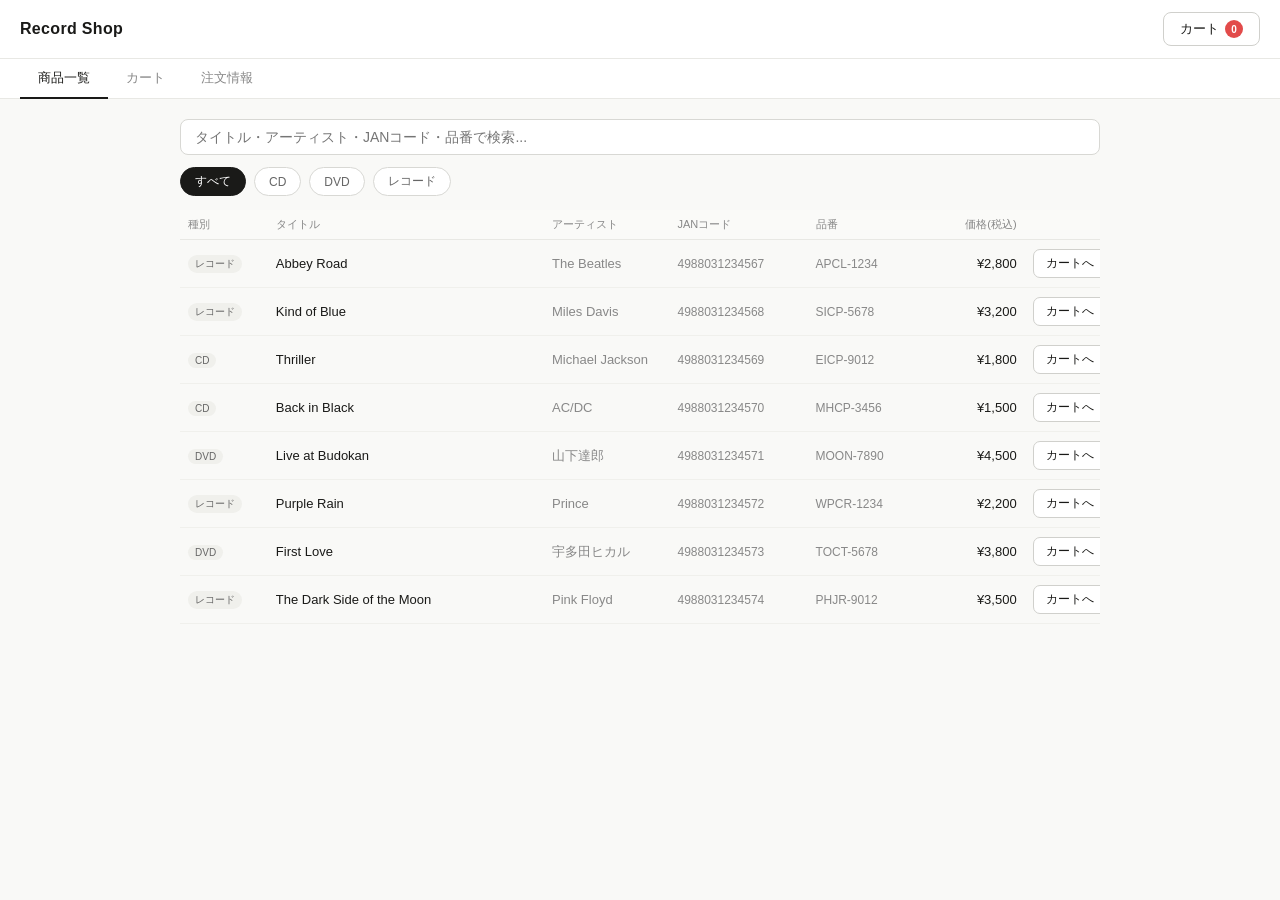
==== index.html @ 3bfc692d "Add files via upload" ====
<!DOCTYPE html>
<html lang="ja">
<head>
<meta charset="UTF-8">
<meta name="viewport" content="width=device-width, initial-scale=1.0">
<title>Record Shop</title>
<style>
*{box-sizing:border-box;margin:0;padding:0}
body{font-family:-apple-system,BlinkMacSystemFont,'Hiragino Sans','Hiragino Kaku Gothic ProN','Noto Sans JP',sans-serif;background:#f9f9f7;color:#1a1a18;font-size:14px}
a{color:inherit;text-decoration:none}

/* Header */
.header{background:#fff;border-bottom:1px solid #e8e8e4;padding:12px 20px;display:flex;align-items:center;justify-content:space-between;position:sticky;top:0;z-index:100}
.logo{font-size:16px;font-weight:600;letter-spacing:.02em}
.cart-btn{background:transparent;border:1px solid #d0d0cc;border-radius:8px;padding:7px 16px;font-size:13px;cursor:pointer;color:#1a1a18;display:flex;align-items:center;gap:6px}
.cart-btn:hover{background:#f3f3f0}
.cart-badge{background:#e24b4a;color:#fff;border-radius:50%;width:18px;height:18px;font-size:10px;display:inline-flex;align-items:center;justify-content:center;font-weight:600}

/* Tabs */
.tabs{background:#fff;border-bottom:1px solid #e8e8e4;display:flex;padding:0 20px}
.tab{padding:10px 18px;font-size:13px;cursor:pointer;color:#888;border-bottom:2px solid transparent;margin-bottom:-1px;transition:color .15s}
.tab.active{color:#1a1a18;border-bottom-color:#1a1a18;font-weight:500}
.tab:hover{color:#444}

/* Page */
.page{display:none;padding:20px;max-width:960px;margin:0 auto}
.page.active{display:block}

/* Search & Filter */
.search-bar{width:100%;padding:9px 14px;border:1px solid #d8d8d4;border-radius:8px;font-size:14px;color:#1a1a18;background:#fff;margin-bottom:12px;outline:none}
.search-bar:focus{border-color:#888}
.filter-row{display:flex;gap:8px;margin-bottom:14px;flex-wrap:wrap}
.filter-btn{padding:5px 14px;border:1px solid #d8d8d4;border-radius:20px;font-size:12px;cursor:pointer;background:#fff;color:#666;transition:all .15s}
.filter-btn.active{background:#1a1a18;color:#fff;border-color:#1a1a18}

/* PC Table */
.table-wrap{overflow-x:auto}
.product-table{width:100%;border-collapse:collapse;font-size:13px;table-layout:fixed;min-width:733px}
.product-table th{text-align:left;padding:7px 8px;font-weight:500;color:#888;border-bottom:1px solid #e8e8e4;font-size:11px;white-space:nowrap;background:#fafaf8}
.product-table td{padding:9px 8px;border-bottom:1px solid #f0f0ec;color:#1a1a18;vertical-align:middle;overflow:hidden;text-overflow:ellipsis;white-space:nowrap}
.product-table tbody tr:hover td{background:#f5f5f2}
.col-cat{width:70px}
.col-title{width:220px}
.col-artist{width:100px}
.col-jan{width:110px}
.col-num{width:85px}
.col-price{width:88px}
.col-btn{width:60px}

/* SP 2-row table */
.sp-table{width:100%;border-collapse:collapse;font-size:13px}
.sp-table .r1 td{padding:9px 6px 3px;border-top:1px solid #f0f0ec;vertical-align:bottom}
.sp-table .r2 td{padding:2px 6px 9px;vertical-align:top}
.sp-table .r1:first-child td{border-top:none}
.sp-table .t1{font-weight:500;color:#1a1a18;max-width:180px;overflow:hidden;text-overflow:ellipsis;white-space:nowrap}
.sp-table .t2{color:#888;font-size:11px}
.sp-table .price-cell{text-align:right;vertical-align:middle;padding:9px 0 9px 8px;font-weight:500;white-space:nowrap}
.sp-table .meta{color:#aaa;font-size:11px}

/* Cat badge */
.cat-badge{font-size:10px;padding:2px 7px;border-radius:10px;background:#f0f0ec;color:#666;white-space:nowrap;display:inline-block}

/* Buttons */
.add-btn{padding:5px 12px;border:1px solid #d0d0cc;border-radius:7px;font-size:12px;cursor:pointer;background:#fff;color:#1a1a18;white-space:nowrap;transition:background .15s}
.add-btn:hover{background:#f3f3f0}
.add-btn-sm{padding:4px 10px;border:1px solid #d0d0cc;border-radius:7px;font-size:11px;cursor:pointer;background:#fff;color:#1a1a18;margin-top:4px;display:block}

/* Cart */
.cart-list{display:flex;flex-direction:column;gap:8px;margin-bottom:16px}
.cart-item{background:#fff;border:1px solid #e8e8e4;border-radius:12px;padding:12px;display:flex;align-items:center;gap:10px}
.cart-info{flex:1;min-width:0}
.cart-name{font-size:13px;font-weight:500;margin-bottom:2px}
.cart-sub{font-size:11px;color:#888;margin-bottom:3px}
.cart-price-line{font-size:12px;color:#888}
.qty-ctrl{display:flex;align-items:center;gap:8px}
.qty-btn{width:24px;height:24px;border:1px solid #d0d0cc;border-radius:6px;background:#fff;cursor:pointer;font-size:15px;color:#1a1a18;display:flex;align-items:center;justify-content:center;line-height:1}
.qty-btn:hover{background:#f3f3f0}
.qty-num{font-size:13px;min-width:20px;text-align:center}
.remove-btn{background:transparent;border:none;color:#ccc;font-size:18px;cursor:pointer;padding:0 4px;line-height:1}
.remove-btn:hover{color:#888}

/* Total */
.total-box{background:#f5f5f2;border-radius:12px;padding:14px;margin-bottom:16px}
.total-row{display:flex;justify-content:space-between;font-size:13px;color:#888;margin-bottom:5px}
.total-main{display:flex;justify-content:space-between;font-size:15px;font-weight:600;color:#1a1a18;padding-top:10px;border-top:1px solid #e0e0dc;margin-top:4px}
.proceed-btn{width:100%;padding:12px;background:#1a1a18;color:#fff;border:none;border-radius:9px;font-size:14px;font-weight:500;cursor:pointer;transition:opacity .15s}
.proceed-btn:hover{opacity:.85}

/* Order form */
.form-section{background:#fff;border:1px solid #e8e8e4;border-radius:12px;padding:16px;margin-bottom:14px}
.section-title{font-size:14px;font-weight:600;color:#1a1a18;margin-bottom:14px;padding-bottom:8px;border-bottom:1px solid #f0f0ec}
.form-group{margin-bottom:12px}
.form-label{font-size:11px;color:#888;margin-bottom:4px;display:block;font-weight:500;letter-spacing:.03em}
.form-input{width:100%;padding:9px 12px;border:1px solid #d8d8d4;border-radius:8px;font-size:13px;color:#1a1a18;background:#fff;outline:none;font-family:inherit}
.form-input:focus{border-color:#888}
.form-row{display:grid;grid-template-columns:1fr 1fr;gap:10px}
.bank-box{background:#f5f5f2;border-radius:10px;padding:14px}
.bank-row{display:flex;justify-content:space-between;padding:5px 0;font-size:13px;color:#888;border-bottom:1px solid #ebebeb}
.bank-row:last-of-type{border-bottom:none}
.bank-val{color:#1a1a18;font-weight:500}
.bank-note{margin-top:10px;font-size:11px;color:#aaa}
.submit-btn{width:100%;padding:14px;background:#1a1a18;color:#fff;border:none;border-radius:9px;font-size:14px;font-weight:500;cursor:pointer;margin-top:4px;transition:opacity .15s}
.submit-btn:hover{opacity:.85}

/* Order summary */
.order-summary-box{background:#f5f5f2;border-radius:12px;padding:14px;margin-bottom:6px}
.order-summary-title{font-weight:600;font-size:13px;color:#1a1a18;margin-bottom:8px}
.order-item-row{display:flex;justify-content:space-between;font-size:12px;color:#888;padding:3px 0}
.order-total-row{display:flex;justify-content:space-between;font-weight:600;font-size:13px;color:#1a1a18;padding-top:8px;margin-top:4px;border-top:1px solid #e0e0dc}

/* Empty state */
.empty{text-align:center;padding:40px 20px;color:#aaa;font-size:13px}

/* Responsive */
@media(max-width:640px){
  .pc-only{display:none}
  .sp-only{display:block}
  .page{padding:14px}
  .product-table{min-width:unset}
  .form-row{grid-template-columns:1fr}
}
@media(min-width:641px){
  .sp-only{display:none}
  .pc-only{display:block}
}
</style>
</head>
<body>

<div class="header">
  <span class="logo">Record Shop</span>
  <button class="cart-btn" onclick="switchTab('cart')">
    カート <span class="cart-badge" id="badge">0</span>
  </button>
</div>

<div class="tabs">
  <div class="tab active" onclick="switchTab('shop')" id="tab-shop">商品一覧</div>
  <div class="tab" onclick="switchTab('cart')" id="tab-cart">カート</div>
  <div class="tab" onclick="switchTab('order')" id="tab-order">注文情報</div>
</div>

<!-- 商品一覧 -->
<div class="page active" id="page-shop">
  <input class="search-bar" type="text" placeholder="タイトル・アーティスト・JANコード・品番で検索..." oninput="doSearch(this.value)">
  <div class="filter-row">
    <button class="filter-btn active" onclick="setFilter('すべて',this)">すべて</button>
    <button class="filter-btn" onclick="setFilter('CD',this)">CD</button>
    <button class="filter-btn" onclick="setFilter('DVD',this)">DVD</button>
    <button class="filter-btn" onclick="setFilter('レコード',this)">レコード</button>
  </div>

  <!-- PC表示 -->
  <div class="table-wrap pc-only">
    <table class="product-table">
      <thead>
        <tr>
          <th class="col-cat">種別</th>
          <th class="col-title">タイトル</th>
          <th class="col-artist">アーティスト</th>
          <th class="col-jan">JANコード</th>
          <th class="col-num">品番</th>
          <th class="col-price" style="text-align:right">価格(税込)</th>
          <th class="col-btn"></th>
        </tr>
      </thead>
      <tbody id="pc-body"></tbody>
    </table>
  </div>

  <!-- スマホ表示 -->
  <div class="sp-only">
    <table class="sp-table">
      <tbody id="sp-body"></tbody>
    </table>
  </div>
</div>

<!-- カート -->
<div class="page" id="page-cart">
  <div id="cart-content"></div>
</div>

<!-- 注文情報 -->
<div class="page" id="page-order">
  <div class="form-section">
    <div class="section-title">注文内容</div>
    <div class="order-summary-box" id="order-summary"></div>
  </div>
  <div class="form-section">
    <div class="section-title">お客様情報</div>
    <div class="form-row">
      <div class="form-group"><label class="form-label">姓</label><input class="form-input" placeholder="山田" id="f-sei"></div>
      <div class="form-group"><label class="form-label">名</label><input class="form-input" placeholder="太郎" id="f-mei"></div>
    </div>
    <div class="form-group"><label class="form-label">メールアドレス</label><input class="form-input" type="email" placeholder="taro@example.com" id="f-email"></div>
    <div class="form-group"><label class="form-label">電話番号</label><input class="form-input" placeholder="090-0000-0000" id="f-tel"></div>
    <div class="form-group"><label class="form-label">郵便番号</label><input class="form-input" placeholder="000-0000" id="f-zip"></div>
    <div class="form-group"><label class="form-label">住所</label><input class="form-input" placeholder="東京都渋谷区..." id="f-addr"></div>
  </div>
  <div class="form-section">
    <div class="section-title">お振込先</div>
    <div class="bank-box">
      <div class="bank-row"><span>銀行名</span><span class="bank-val">○○銀行 △△支店</span></div>
      <div class="bank-row"><span>口座種別</span><span class="bank-val">普通</span></div>
      <div class="bank-row"><span>口座番号</span><span class="bank-val">1234567</span></div>
      <div class="bank-row"><span>名義</span><span class="bank-val">ヤマダ タロウ</span></div>
      <div class="bank-note">注文確認後7日以内にお振込みください</div>
    </div>
  </div>
  <button class="submit-btn" onclick="submitOrder()">注文を確定する</button>
</div>

<script>
// ============================================================
// 商品データ（ここを編集して商品を追加・変更してください）
// ============================================================
const products = [
  {id:1, title:"Abbey Road",               artist:"The Beatles",     price:2800, cat:"レコード", jan:"4988031234567", num:"APCL-1234"},
  {id:2, title:"Kind of Blue",             artist:"Miles Davis",     price:3200, cat:"レコード", jan:"4988031234568", num:"SICP-5678"},
  {id:3, title:"Thriller",                 artist:"Michael Jackson", price:1800, cat:"CD",      jan:"4988031234569", num:"EICP-9012"},
  {id:4, title:"Back in Black",            artist:"AC/DC",           price:1500, cat:"CD",      jan:"4988031234570", num:"MHCP-3456"},
  {id:5, title:"Live at Budokan",          artist:"山下達郎",          price:4500, cat:"DVD",     jan:"4988031234571", num:"MOON-7890"},
  {id:6, title:"Purple Rain",              artist:"Prince",          price:2200, cat:"レコード", jan:"4988031234572", num:"WPCR-1234"},
  {id:7, title:"First Love",              artist:"宇多田ヒカル",        price:3800, cat:"DVD",     jan:"4988031234573", num:"TOCT-5678"},
  {id:8, title:"The Dark Side of the Moon",artist:"Pink Floyd",      price:3500, cat:"レコード", jan:"4988031234574", num:"PHJR-9012"},
];

// 送料（円）
const POSTAGE = 500;

// ============================================================
let cart = [];
let curFilter = 'すべて';
let curSearch = '';

function filtered() {
  return products.filter(p => {
    const mc = curFilter === 'すべて' || p.cat === curFilter;
    const s = curSearch.toLowerCase();
    const ms = s === '' || p.title.toLowerCase().includes(s) || p.artist.toLowerCase().includes(s) || p.jan.includes(s) || p.num.toLowerCase().includes(s);
    return mc && ms;
  });
}

function setFilter(f, btn) {
  curFilter = f;
  document.querySelectorAll('.filter-btn').forEach(b => b.classList.remove('active'));
  btn.classList.add('active');
  render();
}

function doSearch(v) { curSearch = v; render(); }

function render() {
  const list = filtered();
  const empty = '<tr><td colspan="7" style="text-align:center;padding:32px;color:#aaa">該当商品なし</td></tr>';

  // PC
  const pcBody = document.getElementById('pc-body');
  if (!list.length) { pcBody.innerHTML = empty; }
  else {
    pcBody.innerHTML = list.map(p => `
      <tr>
        <td><span class="cat-badge">${p.cat}</span></td>
        <td style="font-weight:500">${p.title}</td>
        <td style="color:#888">${p.artist}</td>
        <td style="color:#888;font-size:12px">${p.jan}</td>
        <td style="color:#888;font-size:12px">${p.num}</td>
        <td style="text-align:right">¥${p.price.toLocaleString()}</td>
        <td style="text-align:right"><button class="add-btn" onclick="addCart(${p.id})">カートへ</button></td>
      </tr>`).join('');
  }

  // SP 2行テーブル
  const spBody = document.getElementById('sp-body');
  if (!list.length) { spBody.innerHTML = '<tr><td style="text-align:center;padding:32px;color:#aaa">該当商品なし</td></tr>'; }
  else {
    spBody.innerHTML = list.map(p => `
      <tr class="r1">
        <td class="t1">${p.title}</td>
        <td class="t2" style="text-align:right"><span class="cat-badge">${p.cat}</span></td>
        <td class="price-cell" rowspan="2">
          ¥${p.price.toLocaleString()}
          <button class="add-btn-sm" onclick="addCart(${p.id})">カートへ</button>
        </td>
      </tr>
      <tr class="r2">
        <td class="meta" colspan="2">${p.artist}　${p.num}　${p.jan}</td>
      </tr>`).join('');
  }
}

function addCart(id) {
  const p = products.find(x => x.id === id);
  const e = cart.find(x => x.id === id);
  if (e) e.qty++; else cart.push({...p, qty: 1});
  updateBadge();
}

function updateBadge() {
  document.getElementById('badge').textContent = cart.reduce((a, b) => a + b.qty, 0);
}

function renderCart() {
  const el = document.getElementById('cart-content');
  if (!cart.length) { el.innerHTML = '<div class="empty">カートに商品がありません</div>'; return; }
  const total = cart.reduce((a, b) => a + b.price * b.qty, 0);
  el.innerHTML = `
    <div class="cart-list">${cart.map(item => `
      <div class="cart-item">
        <div class="cart-info">
          <div class="cart-name">${item.title}</div>
          <div class="cart-sub">${item.artist} / <span class="cat-badge">${item.cat}</span> / ${item.num}</div>
          <div class="cart-price-line">¥${item.price.toLocaleString()} × ${item.qty} = ¥${(item.price * item.qty).toLocaleString()}</div>
        </div>
        <div class="qty-ctrl">
          <button class="qty-btn" onclick="changeQty(${item.id},-1)">−</button>
          <span class="qty-num">${item.qty}</span>
          <button class="qty-btn" onclick="changeQty(${item.id},1)">+</button>
        </div>
        <button class="remove-btn" onclick="removeCart(${item.id})">✕</button>
      </div>`).join('')}
    </div>
    <div class="total-box">
      <div class="total-row"><span>小計</span><span>¥${total.toLocaleString()}</span></div>
      <div class="total-row"><span>送料</span><span>¥${POSTAGE.toLocaleString()}</span></div>
      <div class="total-main"><span>合計</span><span>¥${(total + POSTAGE).toLocaleString()}</span></div>
    </div>
    <button class="proceed-btn" onclick="switchTab('order')">注文情報の入力へ →</button>`;
}

function changeQty(id, delta) {
  const item = cart.find(x => x.id === id);
  if (!item) return;
  item.qty += delta;
  if (item.qty <= 0) cart = cart.filter(x => x.id !== id);
  updateBadge();
  renderCart();
}

function removeCart(id) {
  cart = cart.filter(x => x.id !== id);
  updateBadge();
  renderCart();
}

function renderOrderSummary() {
  const el = document.getElementById('order-summary');
  if (!cart.length) { el.innerHTML = '<div style="color:#aaa;font-size:13px">カートが空です</div>'; return; }
  const total = cart.reduce((a, b) => a + b.price * b.qty, 0);
  el.innerHTML = `
    <div class="order-summary-title">注文商品</div>
    ${cart.map(item => `<div class="order-item-row"><span>${item.title} × ${item.qty}</span><span>¥${(item.price * item.qty).toLocaleString()}</span></div>`).join('')}
    <div class="order-total-row"><span>合計（送料込）</span><span>¥${(total + POSTAGE).toLocaleString()}</span></div>`;
}

function switchTab(name) {
  document.querySelectorAll('.tab').forEach(t => t.classList.remove('active'));
  document.querySelectorAll('.page').forEach(p => p.classList.remove('active'));
  document.getElementById('tab-' + name).classList.add('active');
  document.getElementById('page-' + name).classList.add('active');
  if (name === 'cart') renderCart();
  if (name === 'order') renderOrderSummary();
}

function submitOrder() {
  const sei = document.getElementById('f-sei').value;
  const mei = document.getElementById('f-mei').value;
  const email = document.getElementById('f-email').value;
  if (!sei || !mei || !email) { alert('姓・名・メールアドレスは必須です'); return; }
  if (!cart.length) { alert('カートに商品がありません'); return; }
  alert('注文を受け付けました！\n確認メールをお送りします。\n7日以内にお振込みをお願いします。');
}

render();
</script>
</body>
</html>
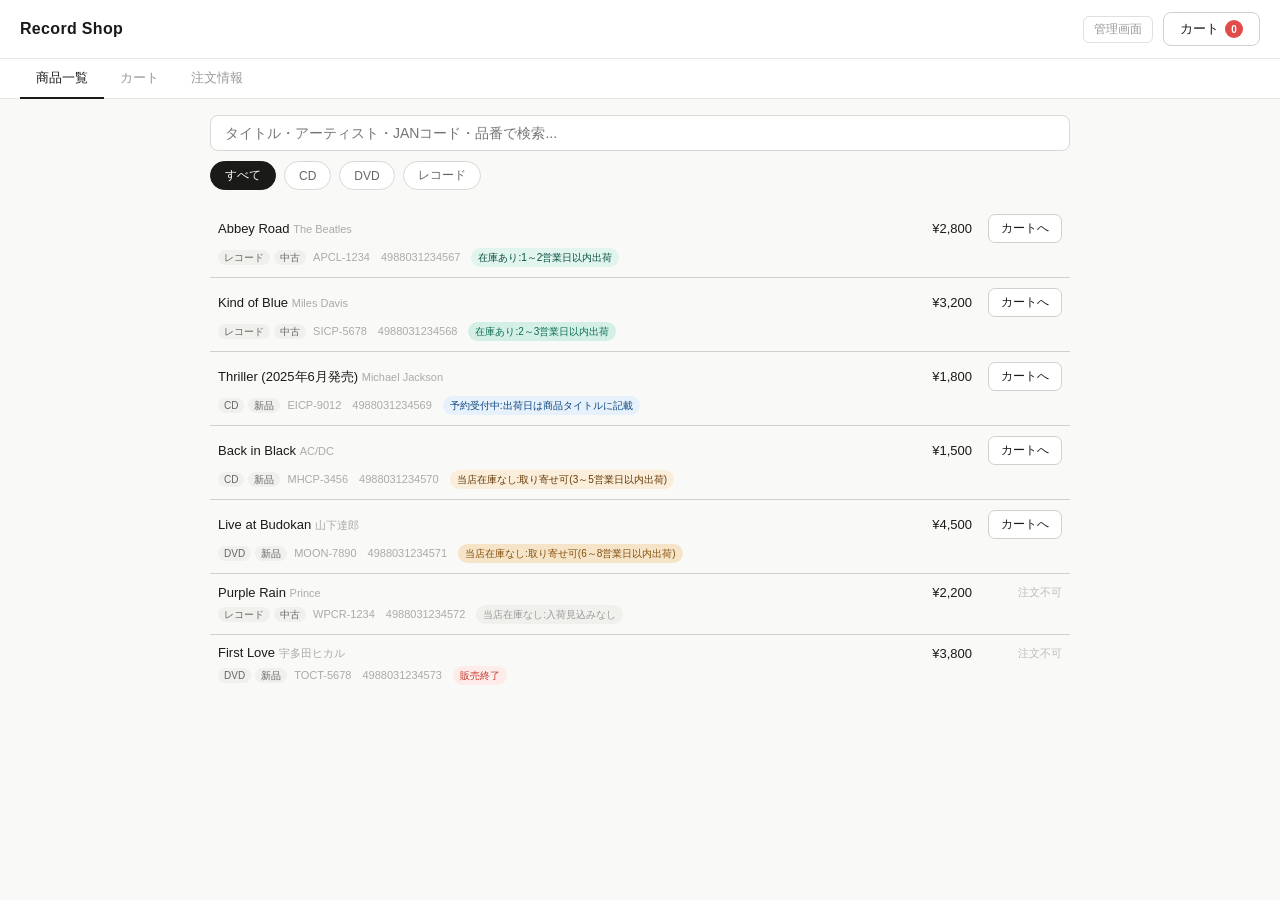
==== commit a0c53c67: "Add files via upload" ====
--- a/index.html
+++ b/index.html
@@ -7,327 +7,464 @@
 <style>
 *{box-sizing:border-box;margin:0;padding:0}
 body{font-family:-apple-system,BlinkMacSystemFont,'Hiragino Sans','Hiragino Kaku Gothic ProN','Noto Sans JP',sans-serif;background:#f9f9f7;color:#1a1a18;font-size:14px}
-a{color:inherit;text-decoration:none}
-
-/* Header */
-.header{background:#fff;border-bottom:1px solid #e8e8e4;padding:12px 20px;display:flex;align-items:center;justify-content:space-between;position:sticky;top:0;z-index:100}
-.logo{font-size:16px;font-weight:600;letter-spacing:.02em}
-.cart-btn{background:transparent;border:1px solid #d0d0cc;border-radius:8px;padding:7px 16px;font-size:13px;cursor:pointer;color:#1a1a18;display:flex;align-items:center;gap:6px}
+
+/* ========== 共通 ========== */
+.btn{padding:6px 14px;border:1px solid #d0d0cc;border-radius:8px;font-size:12px;cursor:pointer;background:#fff;color:#1a1a18}
+.btn:hover{background:#f3f3f0}
+.btn.primary{background:#1a1a18;color:#fff;border-color:#1a1a18}
+.btn.primary:hover{opacity:.85}
+.status-badge{font-size:10px;padding:2px 7px;border-radius:10px;white-space:nowrap;display:inline-block;line-height:1.5}
+.cat-badge{font-size:10px;padding:2px 6px;border-radius:10px;background:#f0f0ec;color:#666;margin-right:4px}
+.cond-badge{font-size:10px;padding:2px 6px;border-radius:10px;background:#f0f0ec;color:#666;margin-right:4px}
+.s-in1{background:#e1f5ee;color:#085041}
+.s-in2{background:#d4f0e6;color:#0f6e56}
+.s-rsv{background:#e6f1fb;color:#0c447c}
+.s-ord1{background:#faeeda;color:#633806}
+.s-ord2{background:#f5e4c8;color:#854f0b}
+.s-noin{background:#f0f0ec;color:#999}
+.s-end{background:#fdecea;color:#c0392b}
+.s-hid{background:#f0f0ec;color:#999;font-style:italic}
+
+/* ========== ヘッダー ========== */
+.site-header{background:#fff;border-bottom:1px solid #e8e8e4;padding:12px 20px;display:flex;align-items:center;justify-content:space-between;position:sticky;top:0;z-index:200}
+.site-logo{font-size:16px;font-weight:600;letter-spacing:.02em;cursor:pointer}
+.header-right{display:flex;align-items:center;gap:10px}
+.admin-link{font-size:12px;color:#999;cursor:pointer;padding:4px 10px;border:1px solid #e0e0dc;border-radius:6px}
+.admin-link:hover{background:#f3f3f0;color:#555}
+.cart-btn{background:#fff;border:1px solid #d0d0cc;border-radius:8px;padding:7px 16px;font-size:13px;cursor:pointer;color:#1a1a18;display:flex;align-items:center;gap:6px}
 .cart-btn:hover{background:#f3f3f0}
 .cart-badge{background:#e24b4a;color:#fff;border-radius:50%;width:18px;height:18px;font-size:10px;display:inline-flex;align-items:center;justify-content:center;font-weight:600}
 
-/* Tabs */
-.tabs{background:#fff;border-bottom:1px solid #e8e8e4;display:flex;padding:0 20px}
-.tab{padding:10px 18px;font-size:13px;cursor:pointer;color:#888;border-bottom:2px solid transparent;margin-bottom:-1px;transition:color .15s}
-.tab.active{color:#1a1a18;border-bottom-color:#1a1a18;font-weight:500}
-.tab:hover{color:#444}
-
-/* Page */
-.page{display:none;padding:20px;max-width:960px;margin:0 auto}
+/* ========== ページ切替 ========== */
+.page{display:none}
 .page.active{display:block}
 
-/* Search & Filter */
-.search-bar{width:100%;padding:9px 14px;border:1px solid #d8d8d4;border-radius:8px;font-size:14px;color:#1a1a18;background:#fff;margin-bottom:12px;outline:none}
+/* ========== 注文サイト ========== */
+.shop-tabs{background:#fff;border-bottom:1px solid #e8e8e4;display:flex;padding:0 20px}
+.shop-tab{padding:10px 16px;font-size:13px;cursor:pointer;color:#999;border-bottom:2px solid transparent;margin-bottom:-1px;transition:color .15s}
+.shop-tab.active{color:#1a1a18;border-bottom-color:#1a1a18;font-weight:500}
+.shop-tab-content{display:none;padding:16px 20px;max-width:900px;margin:0 auto}
+.shop-tab-content.active{display:block}
+
+.search-bar{width:100%;padding:9px 14px;border:1px solid #d8d8d4;border-radius:8px;font-size:14px;color:#1a1a18;background:#fff;margin-bottom:10px;outline:none}
 .search-bar:focus{border-color:#888}
 .filter-row{display:flex;gap:8px;margin-bottom:14px;flex-wrap:wrap}
-.filter-btn{padding:5px 14px;border:1px solid #d8d8d4;border-radius:20px;font-size:12px;cursor:pointer;background:#fff;color:#666;transition:all .15s}
+.filter-btn{padding:5px 14px;border:1px solid #d8d8d4;border-radius:20px;font-size:12px;cursor:pointer;background:#fff;color:#666}
 .filter-btn.active{background:#1a1a18;color:#fff;border-color:#1a1a18}
 
-/* PC Table */
-.table-wrap{overflow-x:auto}
-.product-table{width:100%;border-collapse:collapse;font-size:13px;table-layout:fixed;min-width:733px}
-.product-table th{text-align:left;padding:7px 8px;font-weight:500;color:#888;border-bottom:1px solid #e8e8e4;font-size:11px;white-space:nowrap;background:#fafaf8}
-.product-table td{padding:9px 8px;border-bottom:1px solid #f0f0ec;color:#1a1a18;vertical-align:middle;overflow:hidden;text-overflow:ellipsis;white-space:nowrap}
-.product-table tbody tr:hover td{background:#f5f5f2}
-.col-cat{width:70px}
-.col-title{width:220px}
-.col-artist{width:100px}
-.col-jan{width:110px}
-.col-num{width:85px}
-.col-price{width:88px}
-.col-btn{width:60px}
-
-/* SP 2-row table */
-.sp-table{width:100%;border-collapse:collapse;font-size:13px}
-.sp-table .r1 td{padding:9px 6px 3px;border-top:1px solid #f0f0ec;vertical-align:bottom}
-.sp-table .r2 td{padding:2px 6px 9px;vertical-align:top}
-.sp-table .r1:first-child td{border-top:none}
-.sp-table .t1{font-weight:500;color:#1a1a18;max-width:180px;overflow:hidden;text-overflow:ellipsis;white-space:nowrap}
-.sp-table .t2{color:#888;font-size:11px}
-.sp-table .price-cell{text-align:right;vertical-align:middle;padding:9px 0 9px 8px;font-weight:500;white-space:nowrap}
-.sp-table .meta{color:#aaa;font-size:11px}
-
-/* Cat badge */
-.cat-badge{font-size:10px;padding:2px 7px;border-radius:10px;background:#f0f0ec;color:#666;white-space:nowrap;display:inline-block}
-
-/* Buttons */
-.add-btn{padding:5px 12px;border:1px solid #d0d0cc;border-radius:7px;font-size:12px;cursor:pointer;background:#fff;color:#1a1a18;white-space:nowrap;transition:background .15s}
+/* 2行テーブル（注文サイト） */
+.shop-tbl{width:100%;border-collapse:collapse;font-size:13px}
+.shop-tbl .r1 td{padding:10px 8px 3px;border-top:1px solid #d0d0cc;vertical-align:middle}
+.shop-tbl .r2 td{padding:2px 8px 10px;vertical-align:top}
+.shop-tbl .r1:first-child td{border-top:none}
+.shop-tbl tr:hover td{background:#f8f8f6}
+.shop-tbl .t1{font-weight:500;color:#1a1a18}
+.shop-tbl .meta{font-size:11px;color:#aaa}
+.price-col{text-align:right;white-space:nowrap;font-weight:500;width:96px;vertical-align:middle;padding:10px 8px 3px}
+.btn-col{text-align:right;white-space:nowrap;width:80px;vertical-align:middle;padding:10px 8px 3px}
+.add-btn{padding:5px 12px;border:1px solid #d0d0cc;border-radius:7px;font-size:12px;cursor:pointer;background:#fff;color:#1a1a18}
 .add-btn:hover{background:#f3f3f0}
-.add-btn-sm{padding:4px 10px;border:1px solid #d0d0cc;border-radius:7px;font-size:11px;cursor:pointer;background:#fff;color:#1a1a18;margin-top:4px;display:block}
-
-/* Cart */
+.no-order-label{font-size:11px;color:#bbb}
+
+/* カート */
 .cart-list{display:flex;flex-direction:column;gap:8px;margin-bottom:16px}
 .cart-item{background:#fff;border:1px solid #e8e8e4;border-radius:12px;padding:12px;display:flex;align-items:center;gap:10px}
 .cart-info{flex:1;min-width:0}
 .cart-name{font-size:13px;font-weight:500;margin-bottom:2px}
-.cart-sub{font-size:11px;color:#888;margin-bottom:3px}
-.cart-price-line{font-size:12px;color:#888}
+.cart-sub{font-size:11px;color:#999;margin-bottom:3px}
+.cart-price-line{font-size:12px;color:#999}
 .qty-ctrl{display:flex;align-items:center;gap:8px}
-.qty-btn{width:24px;height:24px;border:1px solid #d0d0cc;border-radius:6px;background:#fff;cursor:pointer;font-size:15px;color:#1a1a18;display:flex;align-items:center;justify-content:center;line-height:1}
+.qty-btn{width:26px;height:26px;border:1px solid #d0d0cc;border-radius:6px;background:#fff;cursor:pointer;font-size:16px;color:#1a1a18;display:flex;align-items:center;justify-content:center}
 .qty-btn:hover{background:#f3f3f0}
 .qty-num{font-size:13px;min-width:20px;text-align:center}
 .remove-btn{background:transparent;border:none;color:#ccc;font-size:18px;cursor:pointer;padding:0 4px;line-height:1}
-.remove-btn:hover{color:#888}
-
-/* Total */
-.total-box{background:#f5f5f2;border-radius:12px;padding:14px;margin-bottom:16px}
-.total-row{display:flex;justify-content:space-between;font-size:13px;color:#888;margin-bottom:5px}
+.remove-btn:hover{color:#999}
+.total-box{background:#f5f5f2;border-radius:12px;padding:14px;margin-bottom:14px}
+.total-row{display:flex;justify-content:space-between;font-size:13px;color:#999;margin-bottom:5px}
 .total-main{display:flex;justify-content:space-between;font-size:15px;font-weight:600;color:#1a1a18;padding-top:10px;border-top:1px solid #e0e0dc;margin-top:4px}
-.proceed-btn{width:100%;padding:12px;background:#1a1a18;color:#fff;border:none;border-radius:9px;font-size:14px;font-weight:500;cursor:pointer;transition:opacity .15s}
+.proceed-btn{width:100%;padding:12px;background:#1a1a18;color:#fff;border:none;border-radius:9px;font-size:14px;font-weight:500;cursor:pointer}
 .proceed-btn:hover{opacity:.85}
-
-/* Order form */
+.empty-cart{text-align:center;padding:40px;color:#bbb;font-size:13px}
+
+/* 注文フォーム */
 .form-section{background:#fff;border:1px solid #e8e8e4;border-radius:12px;padding:16px;margin-bottom:14px}
 .section-title{font-size:14px;font-weight:600;color:#1a1a18;margin-bottom:14px;padding-bottom:8px;border-bottom:1px solid #f0f0ec}
 .form-group{margin-bottom:12px}
-.form-label{font-size:11px;color:#888;margin-bottom:4px;display:block;font-weight:500;letter-spacing:.03em}
+.form-label{font-size:11px;color:#999;margin-bottom:4px;display:block;font-weight:500;letter-spacing:.03em}
 .form-input{width:100%;padding:9px 12px;border:1px solid #d8d8d4;border-radius:8px;font-size:13px;color:#1a1a18;background:#fff;outline:none;font-family:inherit}
 .form-input:focus{border-color:#888}
 .form-row{display:grid;grid-template-columns:1fr 1fr;gap:10px}
 .bank-box{background:#f5f5f2;border-radius:10px;padding:14px}
-.bank-row{display:flex;justify-content:space-between;padding:5px 0;font-size:13px;color:#888;border-bottom:1px solid #ebebeb}
+.bank-row{display:flex;justify-content:space-between;padding:5px 0;font-size:13px;color:#999;border-bottom:1px solid #ebebeb}
 .bank-row:last-of-type{border-bottom:none}
 .bank-val{color:#1a1a18;font-weight:500}
-.bank-note{margin-top:10px;font-size:11px;color:#aaa}
-.submit-btn{width:100%;padding:14px;background:#1a1a18;color:#fff;border:none;border-radius:9px;font-size:14px;font-weight:500;cursor:pointer;margin-top:4px;transition:opacity .15s}
+.bank-note{margin-top:10px;font-size:11px;color:#bbb}
+.submit-btn{width:100%;padding:14px;background:#1a1a18;color:#fff;border:none;border-radius:9px;font-size:14px;font-weight:500;cursor:pointer;margin-top:4px}
 .submit-btn:hover{opacity:.85}
-
-/* Order summary */
 .order-summary-box{background:#f5f5f2;border-radius:12px;padding:14px;margin-bottom:6px}
 .order-summary-title{font-weight:600;font-size:13px;color:#1a1a18;margin-bottom:8px}
-.order-item-row{display:flex;justify-content:space-between;font-size:12px;color:#888;padding:3px 0}
+.order-item-row{display:flex;justify-content:space-between;font-size:12px;color:#999;padding:3px 0}
 .order-total-row{display:flex;justify-content:space-between;font-weight:600;font-size:13px;color:#1a1a18;padding-top:8px;margin-top:4px;border-top:1px solid #e0e0dc}
 
-/* Empty state */
-.empty{text-align:center;padding:40px 20px;color:#aaa;font-size:13px}
-
-/* Responsive */
-@media(max-width:640px){
-  .pc-only{display:none}
-  .sp-only{display:block}
-  .page{padding:14px}
-  .product-table{min-width:unset}
+/* ========== 管理画面 ========== */
+.admin-header{padding:12px 20px;border-bottom:1px solid #e8e8e4;background:#fff;display:flex;align-items:center;justify-content:space-between;flex-wrap:wrap;gap:8px}
+.admin-title{font-size:15px;font-weight:600;color:#1a1a18}
+.admin-btns{display:flex;gap:8px;flex-wrap:wrap}
+.admin-toolbar{padding:10px 20px;display:flex;gap:8px;flex-wrap:wrap;align-items:center;border-bottom:1px solid #e8e8e4;background:#fafaf8}
+.admin-search{padding:7px 12px;border:1px solid #d8d8d4;border-radius:8px;font-size:12px;color:#1a1a18;background:#fff;width:200px;outline:none}
+.admin-search:focus{border-color:#888}
+.admin-select{padding:7px 10px;border:1px solid #d8d8d4;border-radius:8px;font-size:12px;color:#1a1a18;background:#fff;max-width:190px}
+.count-label{font-size:12px;color:#999;margin-left:auto}
+
+/* 2行テーブル（管理画面） */
+.admin-tbl{width:100%;border-collapse:collapse;font-size:13px}
+.admin-tbl .r1 td{padding:10px 20px 3px;border-top:1px solid #d0d0cc;vertical-align:middle}
+.admin-tbl .r2 td{padding:2px 20px 10px;vertical-align:top}
+.admin-tbl .r1:first-child td{border-top:none}
+.admin-tbl tr:hover td{background:#f8f8f6}
+.admin-tbl .hidden-row td{opacity:.4}
+.title-cell{font-weight:500;color:#1a1a18;min-width:0}
+.meta-cell{font-size:11px;color:#aaa}
+.admin-price-col{text-align:right;white-space:nowrap;font-weight:500;width:96px;vertical-align:middle;padding:10px 20px 3px}
+.admin-action-col{text-align:right;white-space:nowrap;width:96px;vertical-align:middle;padding:10px 20px 3px}
+.act-btn{padding:4px 10px;border:1px solid #d8d8d4;border-radius:6px;font-size:11px;cursor:pointer;background:#fff;color:#1a1a18;margin-left:4px}
+.act-btn:hover{background:#f3f3f0}
+.act-btn.del{color:#c0392b;border-color:#f5c0bb}
+.act-btn.del:hover{background:#fdf0ee}
+
+/* ページネーション */
+.pagination{padding:12px 20px;display:flex;align-items:center;gap:6px;border-top:1px solid #e8e8e4;flex-wrap:wrap;background:#fafaf8}
+.page-btn{padding:5px 12px;border:1px solid #d8d8d4;border-radius:7px;font-size:12px;cursor:pointer;background:#fff;color:#1a1a18}
+.page-btn:hover{background:#f3f3f0}
+.page-btn.active{background:#1a1a18;color:#fff;border-color:#1a1a18}
+.page-info{font-size:12px;color:#999;margin-left:auto}
+
+/* ========== モーダル ========== */
+.modal-overlay{display:none;position:fixed;inset:0;background:rgba(0,0,0,.45);z-index:300;align-items:flex-start;justify-content:center;padding:40px 16px;overflow-y:auto}
+.modal-overlay.open{display:flex}
+.modal{background:#fff;border-radius:14px;border:1px solid #e8e8e4;width:100%;max-width:560px;overflow:hidden}
+.modal-header{padding:14px 18px;border-bottom:1px solid #e8e8e4;display:flex;align-items:center;justify-content:space-between}
+.modal-title{font-size:14px;font-weight:600;color:#1a1a18}
+.modal-close{background:transparent;border:none;font-size:20px;cursor:pointer;color:#ccc;line-height:1}
+.modal-close:hover{color:#999}
+.modal-body{padding:18px;display:grid;grid-template-columns:1fr 1fr;gap:12px}
+.modal-body .full{grid-column:1/-1}
+.modal-label{font-size:11px;color:#999;margin-bottom:4px;display:block;font-weight:500}
+.modal-input,.modal-select{width:100%;padding:8px 10px;border:1px solid #d8d8d4;border-radius:8px;font-size:13px;color:#1a1a18;background:#fff;font-family:inherit;outline:none}
+.modal-input:focus,.modal-select:focus{border-color:#888}
+.modal-footer{padding:12px 18px;border-top:1px solid #e8e8e4;display:flex;justify-content:flex-end;gap:8px}
+
+/* CSV */
+.csv-note{font-size:12px;color:#888;margin-bottom:10px;line-height:1.7}
+.csv-format{background:#f5f5f2;border-radius:8px;padding:10px;font-size:10px;font-family:monospace;color:#888;margin-bottom:14px;word-break:break-all}
+.file-drop{border:1px dashed #d0d0cc;border-radius:10px;padding:22px;text-align:center;cursor:pointer;margin-bottom:12px}
+.file-drop:hover{background:#f5f5f2}
+.import-opt{display:flex;flex-direction:column;gap:8px;margin-bottom:8px}
+.import-opt label{display:flex;align-items:center;gap:6px;font-size:12px;color:#888;cursor:pointer}
+
+/* ========== レスポンシブ ========== */
+@media(max-width:600px){
   .form-row{grid-template-columns:1fr}
-}
-@media(min-width:641px){
-  .sp-only{display:none}
-  .pc-only{display:block}
+  .admin-toolbar{gap:6px}
+  .admin-search{width:100%}
 }
 </style>
 </head>
 <body>
 
-<div class="header">
-  <span class="logo">Record Shop</span>
-  <button class="cart-btn" onclick="switchTab('cart')">
-    カート <span class="cart-badge" id="badge">0</span>
-  </button>
+<!-- ===== ヘッダー ===== -->
+<div class="site-header">
+  <span class="site-logo" onclick="showPage('shop')">Record Shop</span>
+  <div class="header-right">
+    <span class="admin-link" onclick="showPage('admin')">管理画面</span>
+    <button class="cart-btn" onclick="showShopTab('cart')">
+      カート <span class="cart-badge" id="cart-badge">0</span>
+    </button>
+  </div>
 </div>
 
-<div class="tabs">
-  <div class="tab active" onclick="switchTab('shop')" id="tab-shop">商品一覧</div>
-  <div class="tab" onclick="switchTab('cart')" id="tab-cart">カート</div>
-  <div class="tab" onclick="switchTab('order')" id="tab-order">注文情報</div>
+<!-- ===== 注文サイト ===== -->
+<div class="page active" id="page-shop">
+  <div class="shop-tabs">
+    <div class="shop-tab active" onclick="showShopTab('list')" id="shop-tab-list">商品一覧</div>
+    <div class="shop-tab" onclick="showShopTab('cart')" id="shop-tab-cart">カート</div>
+    <div class="shop-tab" onclick="showShopTab('order')" id="shop-tab-order">注文情報</div>
+  </div>
+
+  <!-- 商品一覧 -->
+  <div class="shop-tab-content active" id="shop-content-list">
+    <input class="search-bar" type="text" placeholder="タイトル・アーティスト・JANコード・品番で検索..." oninput="doShopSearch(this.value)">
+    <div class="filter-row">
+      <button class="filter-btn active" onclick="setShopFilter('すべて',this)">すべて</button>
+      <button class="filter-btn" onclick="setShopFilter('CD',this)">CD</button>
+      <button class="filter-btn" onclick="setShopFilter('DVD',this)">DVD</button>
+      <button class="filter-btn" onclick="setShopFilter('レコード',this)">レコード</button>
+    </div>
+    <table class="shop-tbl"><tbody id="shop-tbl-body"></tbody></table>
+  </div>
+
+  <!-- カート -->
+  <div class="shop-tab-content" id="shop-content-cart">
+    <div id="cart-content"></div>
+  </div>
+
+  <!-- 注文情報 -->
+  <div class="shop-tab-content" id="shop-content-order">
+    <div class="form-section">
+      <div class="section-title">注文内容</div>
+      <div class="order-summary-box" id="order-summary"></div>
+    </div>
+    <div class="form-section">
+      <div class="section-title">お客様情報</div>
+      <div class="form-row">
+        <div class="form-group"><label class="form-label">姓</label><input class="form-input" placeholder="山田" id="f-sei"></div>
+        <div class="form-group"><label class="form-label">名</label><input class="form-input" placeholder="太郎" id="f-mei"></div>
+      </div>
+      <div class="form-group"><label class="form-label">メールアドレス</label><input class="form-input" type="email" placeholder="taro@example.com" id="f-email"></div>
+      <div class="form-group"><label class="form-label">電話番号</label><input class="form-input" placeholder="090-0000-0000" id="f-tel"></div>
+      <div class="form-group"><label class="form-label">郵便番号</label><input class="form-input" placeholder="000-0000" id="f-zip"></div>
+      <div class="form-group"><label class="form-label">住所</label><input class="form-input" placeholder="東京都渋谷区..." id="f-addr"></div>
+    </div>
+    <div class="form-section">
+      <div class="section-title">お振込先</div>
+      <div class="bank-box">
+        <!-- ↓↓ 振込先情報をここに入力してください ↓↓ -->
+        <div class="bank-row"><span>銀行名</span><span class="bank-val">○○銀行 △△支店</span></div>
+        <div class="bank-row"><span>口座種別</span><span class="bank-val">普通</span></div>
+        <div class="bank-row"><span>口座番号</span><span class="bank-val">1234567</span></div>
+        <div class="bank-row"><span>名義</span><span class="bank-val">ヤマダ タロウ</span></div>
+        <!-- ↑↑ ここまで ↑↑ -->
+        <div class="bank-note">注文確認後7日以内にお振込みください</div>
+      </div>
+    </div>
+    <button class="submit-btn" onclick="submitOrder()">注文を確定する</button>
+  </div>
 </div>
 
-<!-- 商品一覧 -->
-<div class="page active" id="page-shop">
-  <input class="search-bar" type="text" placeholder="タイトル・アーティスト・JANコード・品番で検索..." oninput="doSearch(this.value)">
-  <div class="filter-row">
-    <button class="filter-btn active" onclick="setFilter('すべて',this)">すべて</button>
-    <button class="filter-btn" onclick="setFilter('CD',this)">CD</button>
-    <button class="filter-btn" onclick="setFilter('DVD',this)">DVD</button>
-    <button class="filter-btn" onclick="setFilter('レコード',this)">レコード</button>
-  </div>
-
-  <!-- PC表示 -->
-  <div class="table-wrap pc-only">
-    <table class="product-table">
-      <thead>
-        <tr>
-          <th class="col-cat">種別</th>
-          <th class="col-title">タイトル</th>
-          <th class="col-artist">アーティスト</th>
-          <th class="col-jan">JANコード</th>
-          <th class="col-num">品番</th>
-          <th class="col-price" style="text-align:right">価格(税込)</th>
-          <th class="col-btn"></th>
-        </tr>
-      </thead>
-      <tbody id="pc-body"></tbody>
-    </table>
-  </div>
-
-  <!-- スマホ表示 -->
-  <div class="sp-only">
-    <table class="sp-table">
-      <tbody id="sp-body"></tbody>
-    </table>
-  </div>
+<!-- ===== 管理画面 ===== -->
+<div class="page" id="page-admin">
+  <div class="admin-header">
+    <span class="admin-title">商品管理</span>
+    <div class="admin-btns">
+      <button class="btn" onclick="openCsvModal()">CSVインポート</button>
+      <button class="btn" onclick="exportCsv()">CSVエクスポート</button>
+      <button class="btn primary" onclick="openEditModal(null)">+ 商品を追加</button>
+    </div>
+  </div>
+  <div class="admin-toolbar">
+    <input class="admin-search" type="text" placeholder="タイトル・アーティスト・JAN検索" oninput="doAdminSearch(this.value)">
+    <select class="admin-select" onchange="doAdminFilterCat(this.value)">
+      <option value="">すべての種別</option>
+      <option>CD</option><option>DVD</option><option>レコード</option>
+    </select>
+    <select class="admin-select" onchange="doAdminFilterStatus(this.value)" style="font-size:11px">
+      <option value="">すべてのステータス</option>
+      <option>在庫あり:1～2営業日以内出荷</option>
+      <option>在庫あり:2～3営業日以内出荷</option>
+      <option>予約受付中:出荷日は商品タイトルに記載</option>
+      <option>当店在庫なし:取り寄せ可(3～5営業日以内出荷)</option>
+      <option>当店在庫なし:取り寄せ可(6～8営業日以内出荷)</option>
+      <option>当店在庫なし:入荷見込みなし</option>
+      <option>販売終了</option>
+      <option>非公開</option>
+    </select>
+    <span class="count-label" id="admin-count"></span>
+  </div>
+  <div style="overflow-x:auto">
+    <table class="admin-tbl"><tbody id="admin-tbl-body"></tbody></table>
+  </div>
+  <div class="pagination" id="pagination"></div>
 </div>
 
-<!-- カート -->
-<div class="page" id="page-cart">
-  <div id="cart-content"></div>
+<!-- ===== 商品編集モーダル ===== -->
+<div class="modal-overlay" id="edit-modal">
+  <div class="modal">
+    <div class="modal-header">
+      <span class="modal-title" id="edit-modal-title">商品を追加</span>
+      <button class="modal-close" onclick="closeEditModal()">✕</button>
+    </div>
+    <div class="modal-body">
+      <div class="full"><label class="modal-label">ステータス</label>
+        <select class="modal-select" id="f-status">
+          <option>在庫あり:1～2営業日以内出荷</option>
+          <option>在庫あり:2～3営業日以内出荷</option>
+          <option>予約受付中:出荷日は商品タイトルに記載</option>
+          <option>当店在庫なし:取り寄せ可(3～5営業日以内出荷)</option>
+          <option>当店在庫なし:取り寄せ可(6～8営業日以内出荷)</option>
+          <option>当店在庫なし:入荷見込みなし</option>
+          <option>販売終了</option>
+          <option>非公開</option>
+        </select>
+      </div>
+      <div><label class="modal-label">種別</label>
+        <select class="modal-select" id="f-cat"><option>CD</option><option>DVD</option><option>レコード</option></select>
+      </div>
+      <div><label class="modal-label">コンディション</label>
+        <select class="modal-select" id="f-cond"><option>新品</option><option>中古</option></select>
+      </div>
+      <div class="full"><label class="modal-label">タイトル</label><input class="modal-input" id="f-title" placeholder="タイトルを入力"></div>
+      <div class="full"><label class="modal-label">アーティスト</label><input class="modal-input" id="f-artist" placeholder="アーティスト名"></div>
+      <div><label class="modal-label">JANコード</label><input class="modal-input" id="f-jan" placeholder="4988031234567"></div>
+      <div><label class="modal-label">品番</label><input class="modal-input" id="f-num" placeholder="XXXX-0000"></div>
+      <div><label class="modal-label">発売日</label><input class="modal-input" type="date" id="f-date"></div>
+      <div><label class="modal-label">在庫数</label><input class="modal-input" type="number" id="f-stock" placeholder="0" min="0"></div>
+      <div class="full"><label class="modal-label">価格(税込)</label><input class="modal-input" type="number" id="f-price" placeholder="0" min="0"></div>
+    </div>
+    <div class="modal-footer">
+      <button class="btn" onclick="closeEditModal()">キャンセル</button>
+      <button class="btn primary" onclick="saveProduct()">保存</button>
+    </div>
+  </div>
 </div>
 
-<!-- 注文情報 -->
-<div class="page" id="page-order">
-  <div class="form-section">
-    <div class="section-title">注文内容</div>
-    <div class="order-summary-box" id="order-summary"></div>
-  </div>
-  <div class="form-section">
-    <div class="section-title">お客様情報</div>
-    <div class="form-row">
-      <div class="form-group"><label class="form-label">姓</label><input class="form-input" placeholder="山田" id="f-sei"></div>
-      <div class="form-group"><label class="form-label">名</label><input class="form-input" placeholder="太郎" id="f-mei"></div>
-    </div>
-    <div class="form-group"><label class="form-label">メールアドレス</label><input class="form-input" type="email" placeholder="taro@example.com" id="f-email"></div>
-    <div class="form-group"><label class="form-label">電話番号</label><input class="form-input" placeholder="090-0000-0000" id="f-tel"></div>
-    <div class="form-group"><label class="form-label">郵便番号</label><input class="form-input" placeholder="000-0000" id="f-zip"></div>
-    <div class="form-group"><label class="form-label">住所</label><input class="form-input" placeholder="東京都渋谷区..." id="f-addr"></div>
-  </div>
-  <div class="form-section">
-    <div class="section-title">お振込先</div>
-    <div class="bank-box">
-      <div class="bank-row"><span>銀行名</span><span class="bank-val">○○銀行 △△支店</span></div>
-      <div class="bank-row"><span>口座種別</span><span class="bank-val">普通</span></div>
-      <div class="bank-row"><span>口座番号</span><span class="bank-val">1234567</span></div>
-      <div class="bank-row"><span>名義</span><span class="bank-val">ヤマダ タロウ</span></div>
-      <div class="bank-note">注文確認後7日以内にお振込みください</div>
-    </div>
-  </div>
-  <button class="submit-btn" onclick="submitOrder()">注文を確定する</button>
+<!-- ===== CSVモーダル ===== -->
+<div class="modal-overlay" id="csv-modal">
+  <div class="modal">
+    <div class="modal-header">
+      <span class="modal-title">CSVインポート</span>
+      <button class="modal-close" onclick="closeCsvModal()">✕</button>
+    </div>
+    <div style="padding:18px">
+      <div class="csv-note">
+        Googleスプレッドシートで「ファイル → ダウンロード → CSV(.csv)」で書き出したファイルを読み込めます。<br>
+        1行目はヘッダー行として扱われます。
+      </div>
+      <div class="csv-format">ステータス,種別,タイトル,アーティスト,JANコード,品番,コンディション,発売日,在庫数,価格</div>
+      <div class="file-drop" onclick="document.getElementById('csv-file').click()">
+        <div style="font-size:13px;color:#888">クリックしてCSVファイルを選択</div>
+        <div style="font-size:11px;color:#bbb;margin-top:4px">または .csv ファイルをここにドロップ</div>
+        <input type="file" id="csv-file" accept=".csv" style="display:none" onchange="readCsv(this)">
+      </div>
+      <div class="import-opt">
+        <label><input type="radio" name="import-mode" value="merge" checked> 既存データに追加・上書き（JANコードで照合）</label>
+        <label><input type="radio" name="import-mode" value="replace"> 全データを置き換える</label>
+      </div>
+      <div id="csv-preview" style="font-size:12px;color:#888;margin-top:8px"></div>
+    </div>
+    <div class="modal-footer">
+      <button class="btn" onclick="closeCsvModal()">キャンセル</button>
+      <button class="btn primary" id="import-btn" onclick="doImport()" style="display:none">インポート実行</button>
+    </div>
+  </div>
 </div>
 
 <script>
 // ============================================================
-// 商品データ（ここを編集して商品を追加・変更してください）
-// ============================================================
-const products = [
-  {id:1, title:"Abbey Road",               artist:"The Beatles",     price:2800, cat:"レコード", jan:"4988031234567", num:"APCL-1234"},
-  {id:2, title:"Kind of Blue",             artist:"Miles Davis",     price:3200, cat:"レコード", jan:"4988031234568", num:"SICP-5678"},
-  {id:3, title:"Thriller",                 artist:"Michael Jackson", price:1800, cat:"CD",      jan:"4988031234569", num:"EICP-9012"},
-  {id:4, title:"Back in Black",            artist:"AC/DC",           price:1500, cat:"CD",      jan:"4988031234570", num:"MHCP-3456"},
-  {id:5, title:"Live at Budokan",          artist:"山下達郎",          price:4500, cat:"DVD",     jan:"4988031234571", num:"MOON-7890"},
-  {id:6, title:"Purple Rain",              artist:"Prince",          price:2200, cat:"レコード", jan:"4988031234572", num:"WPCR-1234"},
-  {id:7, title:"First Love",              artist:"宇多田ヒカル",        price:3800, cat:"DVD",     jan:"4988031234573", num:"TOCT-5678"},
-  {id:8, title:"The Dark Side of the Moon",artist:"Pink Floyd",      price:3500, cat:"レコード", jan:"4988031234574", num:"PHJR-9012"},
+// 設定
+// ============================================================
+const STATUS_CLASS = {
+  '在庫あり:1～2営業日以内出荷':               's-in1',
+  '在庫あり:2～3営業日以内出荷':               's-in2',
+  '予約受付中:出荷日は商品タイトルに記載':       's-rsv',
+  '当店在庫なし:取り寄せ可(3～5営業日以内出荷)': 's-ord1',
+  '当店在庫なし:取り寄せ可(6～8営業日以内出荷)': 's-ord2',
+  '当店在庫なし:入荷見込みなし':               's-noin',
+  '販売終了': 's-end',
+  '非公開':   's-hid',
+};
+const NO_ORDER = ['当店在庫なし:入荷見込みなし', '販売終了']; // カート不可
+const HIDDEN   = ['非公開'];                                  // ショップ非表示
+const POSTAGE  = 500;                                         // 送料（円）
+
+// ============================================================
+// 商品データ（初期サンプル）
+// ============================================================
+let products = [
+  {id:1,status:'在庫あり:1～2営業日以内出荷',         cat:'レコード',title:'Abbey Road',                 artist:'The Beatles',    jan:'4988031234567',num:'APCL-1234',cond:'中古',date:'1969-09-26',stock:3,price:2800},
+  {id:2,status:'在庫あり:2～3営業日以内出荷',         cat:'レコード',title:'Kind of Blue',               artist:'Miles Davis',    jan:'4988031234568',num:'SICP-5678',cond:'中古',date:'1959-08-17',stock:1,price:3200},
+  {id:3,status:'予約受付中:出荷日は商品タイトルに記載',cat:'CD',     title:'Thriller (2025年6月発売)',    artist:'Michael Jackson',jan:'4988031234569',num:'EICP-9012',cond:'新品',date:'2025-06-01',stock:0,price:1800},
+  {id:4,status:'当店在庫なし:取り寄せ可(3～5営業日以内出荷)',cat:'CD',title:'Back in Black',             artist:'AC/DC',          jan:'4988031234570',num:'MHCP-3456',cond:'新品',date:'1980-07-25',stock:0,price:1500},
+  {id:5,status:'当店在庫なし:取り寄せ可(6～8営業日以内出荷)',cat:'DVD',title:'Live at Budokan',          artist:'山下達郎',         jan:'4988031234571',num:'MOON-7890',cond:'新品',date:'2024-12-01',stock:0,price:4500},
+  {id:6,status:'当店在庫なし:入荷見込みなし',         cat:'レコード',title:'Purple Rain',               artist:'Prince',         jan:'4988031234572',num:'WPCR-1234',cond:'中古',date:'1984-06-25',stock:2,price:2200},
+  {id:7,status:'販売終了',                           cat:'DVD',     title:'First Love',                artist:'宇多田ヒカル',     jan:'4988031234573',num:'TOCT-5678',cond:'新品',date:'1999-03-10',stock:5,price:3800},
+  {id:8,status:'非公開',                            cat:'レコード',title:'The Dark Side of the Moon', artist:'Pink Floyd',     jan:'4988031234574',num:'PHJR-9012',cond:'中古',date:'1973-03-01',stock:2,price:3500},
 ];
-
-// 送料（円）
-const POSTAGE = 500;
-
-// ============================================================
+let nextId = 9;
+
+// 状態
 let cart = [];
-let curFilter = 'すべて';
-let curSearch = '';
-
-function filtered() {
+let adminSearch = '', adminFilterCat = '', adminFilterStatus = '';
+let shopSearch  = '', shopFilterCat  = 'すべて';
+let curPage = 1;
+const PER_PAGE = 20;
+let editingId = null, csvRows = [];
+
+// ============================================================
+// ページ・タブ切替
+// ============================================================
+function showPage(name) {
+  document.querySelectorAll('.page').forEach(p => p.classList.remove('active'));
+  document.getElementById('page-' + name).classList.add('active');
+  if (name === 'admin') renderAdmin();
+}
+
+function showShopTab(name) {
+  showPage('shop');
+  document.querySelectorAll('.shop-tab').forEach(t => t.classList.remove('active'));
+  document.querySelectorAll('.shop-tab-content').forEach(c => c.classList.remove('active'));
+  document.getElementById('shop-tab-' + name).classList.add('active');
+  document.getElementById('shop-content-' + name).classList.add('active');
+  if (name === 'cart')  renderCart();
+  if (name === 'order') renderOrderSummary();
+}
+
+// ============================================================
+// 注文サイト：商品一覧
+// ============================================================
+function shopFiltered() {
   return products.filter(p => {
-    const mc = curFilter === 'すべて' || p.cat === curFilter;
-    const s = curSearch.toLowerCase();
+    if (HIDDEN.includes(p.status)) return false;
+    const s = shopSearch.toLowerCase();
     const ms = s === '' || p.title.toLowerCase().includes(s) || p.artist.toLowerCase().includes(s) || p.jan.includes(s) || p.num.toLowerCase().includes(s);
-    return mc && ms;
+    return ms && (shopFilterCat === 'すべて' || p.cat === shopFilterCat);
   });
 }
 
-function setFilter(f, btn) {
-  curFilter = f;
+function setShopFilter(f, btn) {
+  shopFilterCat = f;
   document.querySelectorAll('.filter-btn').forEach(b => b.classList.remove('active'));
   btn.classList.add('active');
-  render();
-}
-
-function doSearch(v) { curSearch = v; render(); }
-
-function render() {
-  const list = filtered();
-  const empty = '<tr><td colspan="7" style="text-align:center;padding:32px;color:#aaa">該当商品なし</td></tr>';
-
-  // PC
-  const pcBody = document.getElementById('pc-body');
-  if (!list.length) { pcBody.innerHTML = empty; }
-  else {
-    pcBody.innerHTML = list.map(p => `
-      <tr>
-        <td><span class="cat-badge">${p.cat}</span></td>
-        <td style="font-weight:500">${p.title}</td>
-        <td style="color:#888">${p.artist}</td>
-        <td style="color:#888;font-size:12px">${p.jan}</td>
-        <td style="color:#888;font-size:12px">${p.num}</td>
-        <td style="text-align:right">¥${p.price.toLocaleString()}</td>
-        <td style="text-align:right"><button class="add-btn" onclick="addCart(${p.id})">カートへ</button></td>
-      </tr>`).join('');
+  renderShop();
+}
+
+function doShopSearch(v) { shopSearch = v; renderShop(); }
+
+function renderShop() {
+  const list = shopFiltered();
+  const tbody = document.getElementById('shop-tbl-body');
+  if (!list.length) {
+    tbody.innerHTML = '<tr><td style="text-align:center;padding:36px;color:#bbb">該当商品なし</td></tr>';
+    return;
   }
-
-  // SP 2行テーブル
-  const spBody = document.getElementById('sp-body');
-  if (!list.length) { spBody.innerHTML = '<tr><td style="text-align:center;padding:32px;color:#aaa">該当商品なし</td></tr>'; }
-  else {
-    spBody.innerHTML = list.map(p => `
-      <tr class="r1">
-        <td class="t1">${p.title}</td>
-        <td class="t2" style="text-align:right"><span class="cat-badge">${p.cat}</span></td>
-        <td class="price-cell" rowspan="2">
-          ¥${p.price.toLocaleString()}
-          <button class="add-btn-sm" onclick="addCart(${p.id})">カートへ</button>
-        </td>
-      </tr>
-      <tr class="r2">
-        <td class="meta" colspan="2">${p.artist}　${p.num}　${p.jan}</td>
-      </tr>`).join('');
-  }
-}
-
+  tbody.innerHTML = list.map(p => `
+    <tr class="r1">
+      <td class="t1">${p.title} <span style="font-size:11px;color:#aaa;font-weight:400">${p.artist}</span></td>
+      <td class="price-col">¥${p.price.toLocaleString()}</td>
+      <td class="btn-col">${NO_ORDER.includes(p.status)
+        ? '<span class="no-order-label">注文不可</span>'
+        : `<button class="add-btn" onclick="addCart(${p.id})">カートへ</button>`}</td>
+    </tr>
+    <tr class="r2">
+      <td class="meta" colspan="3">
+        <span class="cat-badge">${p.cat}</span><span class="cond-badge">${p.cond}</span>
+        ${p.num}　${p.jan}　<span class="status-badge ${STATUS_CLASS[p.status] || ''}">${p.status}</span>
+      </td>
+    </tr>`).join('');
+}
+
+// ============================================================
+// 注文サイト：カート
+// ============================================================
 function addCart(id) {
   const p = products.find(x => x.id === id);
+  if (!p) return;
   const e = cart.find(x => x.id === id);
-  if (e) e.qty++; else cart.push({...p, qty: 1});
-  updateBadge();
-}
-
-function updateBadge() {
-  document.getElementById('badge').textContent = cart.reduce((a, b) => a + b.qty, 0);
-}
-
-function renderCart() {
-  const el = document.getElementById('cart-content');
-  if (!cart.length) { el.innerHTML = '<div class="empty">カートに商品がありません</div>'; return; }
-  const total = cart.reduce((a, b) => a + b.price * b.qty, 0);
-  el.innerHTML = `
-    <div class="cart-list">${cart.map(item => `
-      <div class="cart-item">
-        <div class="cart-info">
-          <div class="cart-name">${item.title}</div>
-          <div class="cart-sub">${item.artist} / <span class="cat-badge">${item.cat}</span> / ${item.num}</div>
-          <div class="cart-price-line">¥${item.price.toLocaleString()} × ${item.qty} = ¥${(item.price * item.qty).toLocaleString()}</div>
-        </div>
-        <div class="qty-ctrl">
-          <button class="qty-btn" onclick="changeQty(${item.id},-1)">−</button>
-          <span class="qty-num">${item.qty}</span>
-          <button class="qty-btn" onclick="changeQty(${item.id},1)">+</button>
-        </div>
-        <button class="remove-btn" onclick="removeCart(${item.id})">✕</button>
-      </div>`).join('')}
-    </div>
-    <div class="total-box">
-      <div class="total-row"><span>小計</span><span>¥${total.toLocaleString()}</span></div>
-      <div class="total-row"><span>送料</span><span>¥${POSTAGE.toLocaleString()}</span></div>
-      <div class="total-main"><span>合計</span><span>¥${(total + POSTAGE).toLocaleString()}</span></div>
-    </div>
-    <button class="proceed-btn" onclick="switchTab('order')">注文情報の入力へ →</button>`;
+  if (e) e.qty++; else cart.push({ ...p, qty: 1 });
+  updateCartBadge();
+}
+
+function updateCartBadge() {
+  document.getElementById('cart-badge').textContent = cart.reduce((a, b) => a + b.qty, 0);
 }
 
 function changeQty(id, delta) {
@@ -335,19 +472,48 @@
   if (!item) return;
   item.qty += delta;
   if (item.qty <= 0) cart = cart.filter(x => x.id !== id);
-  updateBadge();
+  updateCartBadge();
   renderCart();
 }
 
 function removeCart(id) {
   cart = cart.filter(x => x.id !== id);
-  updateBadge();
+  updateCartBadge();
   renderCart();
+}
+
+function renderCart() {
+  const el = document.getElementById('cart-content');
+  if (!cart.length) { el.innerHTML = '<div class="empty-cart">カートに商品がありません</div>'; return; }
+  const total = cart.reduce((a, b) => a + b.price * b.qty, 0);
+  el.innerHTML = `
+    <div class="cart-list">
+      ${cart.map(item => `
+        <div class="cart-item">
+          <div class="cart-info">
+            <div class="cart-name">${item.title}</div>
+            <div class="cart-sub">${item.artist} / <span class="cat-badge">${item.cat}</span> / ${item.num}</div>
+            <div class="cart-price-line">¥${item.price.toLocaleString()} × ${item.qty} = ¥${(item.price * item.qty).toLocaleString()}</div>
+          </div>
+          <div class="qty-ctrl">
+            <button class="qty-btn" onclick="changeQty(${item.id},-1)">−</button>
+            <span class="qty-num">${item.qty}</span>
+            <button class="qty-btn" onclick="changeQty(${item.id},1)">+</button>
+          </div>
+          <button class="remove-btn" onclick="removeCart(${item.id})">✕</button>
+        </div>`).join('')}
+    </div>
+    <div class="total-box">
+      <div class="total-row"><span>小計</span><span>¥${total.toLocaleString()}</span></div>
+      <div class="total-row"><span>送料</span><span>¥${POSTAGE.toLocaleString()}</span></div>
+      <div class="total-main"><span>合計</span><span>¥${(total + POSTAGE).toLocaleString()}</span></div>
+    </div>
+    <button class="proceed-btn" onclick="showShopTab('order')">注文情報の入力へ →</button>`;
 }
 
 function renderOrderSummary() {
   const el = document.getElementById('order-summary');
-  if (!cart.length) { el.innerHTML = '<div style="color:#aaa;font-size:13px">カートが空です</div>'; return; }
+  if (!cart.length) { el.innerHTML = '<div style="font-size:13px;color:#bbb">カートが空です</div>'; return; }
   const total = cart.reduce((a, b) => a + b.price * b.qty, 0);
   el.innerHTML = `
     <div class="order-summary-title">注文商品</div>
@@ -355,25 +521,191 @@
     <div class="order-total-row"><span>合計（送料込）</span><span>¥${(total + POSTAGE).toLocaleString()}</span></div>`;
 }
 
-function switchTab(name) {
-  document.querySelectorAll('.tab').forEach(t => t.classList.remove('active'));
-  document.querySelectorAll('.page').forEach(p => p.classList.remove('active'));
-  document.getElementById('tab-' + name).classList.add('active');
-  document.getElementById('page-' + name).classList.add('active');
-  if (name === 'cart') renderCart();
-  if (name === 'order') renderOrderSummary();
-}
-
 function submitOrder() {
-  const sei = document.getElementById('f-sei').value;
-  const mei = document.getElementById('f-mei').value;
-  const email = document.getElementById('f-email').value;
-  if (!sei || !mei || !email) { alert('姓・名・メールアドレスは必須です'); return; }
+  if (!document.getElementById('f-sei').value.trim() || !document.getElementById('f-mei').value.trim() || !document.getElementById('f-email').value.trim()) {
+    alert('姓・名・メールアドレスは必須です'); return;
+  }
   if (!cart.length) { alert('カートに商品がありません'); return; }
+  // TODO: ここにFormspreeの送信処理を追加する
   alert('注文を受け付けました！\n確認メールをお送りします。\n7日以内にお振込みをお願いします。');
 }
 
-render();
+// ============================================================
+// 管理画面
+// ============================================================
+function adminFiltered() {
+  return products.filter(p => {
+    const s = adminSearch.toLowerCase();
+    const ms = s === '' || p.title.toLowerCase().includes(s) || p.artist.toLowerCase().includes(s) || p.jan.includes(s) || p.num.toLowerCase().includes(s);
+    return ms && (adminFilterCat === '' || p.cat === adminFilterCat) && (adminFilterStatus === '' || p.status === adminFilterStatus);
+  });
+}
+
+function doAdminSearch(v)       { adminSearch = v;       curPage = 1; renderAdmin(); }
+function doAdminFilterCat(v)    { adminFilterCat = v;    curPage = 1; renderAdmin(); }
+function doAdminFilterStatus(v) { adminFilterStatus = v; curPage = 1; renderAdmin(); }
+
+function renderAdmin() {
+  const list  = adminFiltered();
+  const total = list.length;
+  const pages = Math.max(1, Math.ceil(total / PER_PAGE));
+  if (curPage > pages) curPage = 1;
+  const slice = list.slice((curPage - 1) * PER_PAGE, curPage * PER_PAGE);
+  document.getElementById('admin-count').textContent = total + '件';
+
+  const tbody = document.getElementById('admin-tbl-body');
+  if (!slice.length) {
+    tbody.innerHTML = '<tr><td style="text-align:center;padding:32px;color:#bbb">該当商品なし</td></tr>';
+    renderPagination(0, 1); return;
+  }
+  tbody.innerHTML = slice.map(p => {
+    const hidden = p.status === '非公開';
+    return `
+      <tr class="r1${hidden ? ' hidden-row' : ''}">
+        <td class="title-cell">
+          <span class="status-badge ${STATUS_CLASS[p.status] || 's-hid'}" style="margin-right:6px">${p.status}</span>
+          <span style="font-weight:500">${p.title}</span> <span style="font-size:11px;color:#aaa;font-weight:400">${p.artist}</span>
+        </td>
+        <td class="admin-price-col">¥${p.price.toLocaleString()}</td>
+        <td class="admin-action-col">
+          <button class="act-btn" onclick="openEditModal(${p.id})">編集</button>
+          <button class="act-btn del" onclick="deleteProduct(${p.id})">削除</button>
+        </td>
+      </tr>
+      <tr class="r2${hidden ? ' hidden-row' : ''}">
+        <td class="meta-cell" colspan="3">
+          <span class="cat-badge">${p.cat}</span><span class="cond-badge">${p.cond}</span>
+          ${p.jan}　${p.num}　在庫:${p.stock}　${p.date || ''}
+        </td>
+      </tr>`;
+  }).join('');
+  renderPagination(total, pages);
+}
+
+function renderPagination(total, pages) {
+  const el = document.getElementById('pagination');
+  if (pages <= 1) { el.innerHTML = ''; return; }
+  let h = '';
+  for (let i = 1; i <= pages; i++) h += `<button class="page-btn${i === curPage ? ' active' : ''}" onclick="goPage(${i})">${i}</button>`;
+  h += `<span class="page-info">${curPage} / ${pages} ページ</span>`;
+  el.innerHTML = h;
+}
+
+function goPage(p) { curPage = p; renderAdmin(); }
+
+function openEditModal(id) {
+  editingId = id;
+  document.getElementById('edit-modal-title').textContent = id ? '商品を編集' : '商品を追加';
+  if (id) {
+    const p = products.find(x => x.id === id);
+    document.getElementById('f-status').value = p.status;
+    document.getElementById('f-cat').value    = p.cat;
+    document.getElementById('f-cond').value   = p.cond;
+    document.getElementById('f-title').value  = p.title;
+    document.getElementById('f-artist').value = p.artist;
+    document.getElementById('f-jan').value    = p.jan;
+    document.getElementById('f-num').value    = p.num;
+    document.getElementById('f-date').value   = p.date || '';
+    document.getElementById('f-stock').value  = p.stock;
+    document.getElementById('f-price').value  = p.price;
+  } else {
+    ['f-title','f-artist','f-jan','f-num','f-date','f-stock','f-price'].forEach(x => document.getElementById(x).value = '');
+    document.getElementById('f-status').value = '在庫あり:1～2営業日以内出荷';
+    document.getElementById('f-cat').value    = 'CD';
+    document.getElementById('f-cond').value   = '新品';
+  }
+  document.getElementById('edit-modal').classList.add('open');
+}
+
+function closeEditModal() { document.getElementById('edit-modal').classList.remove('open'); }
+
+function saveProduct() {
+  const p = {
+    status: document.getElementById('f-status').value,
+    cat:    document.getElementById('f-cat').value,
+    cond:   document.getElementById('f-cond').value,
+    title:  document.getElementById('f-title').value.trim(),
+    artist: document.getElementById('f-artist').value.trim(),
+    jan:    document.getElementById('f-jan').value.trim(),
+    num:    document.getElementById('f-num').value.trim(),
+    date:   document.getElementById('f-date').value,
+    stock:  parseInt(document.getElementById('f-stock').value) || 0,
+    price:  parseInt(document.getElementById('f-price').value) || 0,
+  };
+  if (!p.title) { alert('タイトルを入力してください'); return; }
+  if (editingId) {
+    const idx = products.findIndex(x => x.id === editingId);
+    products[idx] = { ...products[idx], ...p };
+  } else {
+    products.unshift({ id: nextId++, ...p });
+  }
+  closeEditModal();
+  renderAdmin();
+  renderShop();
+}
+
+function deleteProduct(id) {
+  if (!confirm('この商品を削除しますか？')) return;
+  products = products.filter(x => x.id !== id);
+  renderAdmin();
+  renderShop();
+}
+
+// ============================================================
+// CSV インポート／エクスポート
+// ============================================================
+function openCsvModal() {
+  csvRows = [];
+  document.getElementById('csv-preview').textContent = '';
+  document.getElementById('import-btn').style.display = 'none';
+  document.getElementById('csv-file').value = '';
+  document.getElementById('csv-modal').classList.add('open');
+}
+function closeCsvModal() { document.getElementById('csv-modal').classList.remove('open'); }
+
+function readCsv(input) {
+  const file = input.files[0]; if (!file) return;
+  const reader = new FileReader();
+  reader.onload = e => {
+    const lines = e.target.result.split(/\r?\n/).filter(l => l.trim());
+    csvRows = lines.slice(1).map(line => {
+      const c = line.split(',');
+      return { status:c[0]||'在庫あり:1～2営業日以内出荷', cat:c[1]||'CD', title:c[2]||'', artist:c[3]||'', jan:c[4]||'', num:c[5]||'', cond:c[6]||'新品', date:c[7]||'', stock:parseInt(c[8])||0, price:parseInt(c[9])||0 };
+    }).filter(r => r.title);
+    document.getElementById('csv-preview').textContent = csvRows.length + '件のデータを読み込みました';
+    document.getElementById('import-btn').style.display = '';
+  };
+  reader.readAsText(file, 'UTF-8');
+}
+
+function doImport() {
+  const mode = document.querySelector('input[name="import-mode"]:checked').value;
+  if (mode === 'replace') {
+    products = csvRows.map((r, i) => ({ id: nextId + i, ...r }));
+    nextId += csvRows.length;
+  } else {
+    csvRows.forEach(r => {
+      const idx = products.findIndex(p => p.jan && p.jan === r.jan);
+      if (idx >= 0) products[idx] = { ...products[idx], ...r };
+      else products.unshift({ id: nextId++, ...r });
+    });
+  }
+  closeCsvModal(); renderAdmin(); renderShop();
+  alert(csvRows.length + '件をインポートしました');
+}
+
+function exportCsv() {
+  const header = 'ステータス,種別,タイトル,アーティスト,JANコード,品番,コンディション,発売日,在庫数,価格';
+  const rows = products.map(p => [p.status,p.cat,p.title,p.artist,p.jan,p.num,p.cond,p.date||'',p.stock,p.price].join(','));
+  const blob = new Blob(['\uFEFF' + header + '\n' + rows.join('\n')], { type: 'text/csv;charset=utf-8;' });
+  const a = document.createElement('a'); a.href = URL.createObjectURL(blob); a.download = 'products.csv'; a.click();
+}
+
+// ============================================================
+// 初期描画
+// ============================================================
+renderShop();
+renderAdmin();
 </script>
 </body>
 </html>
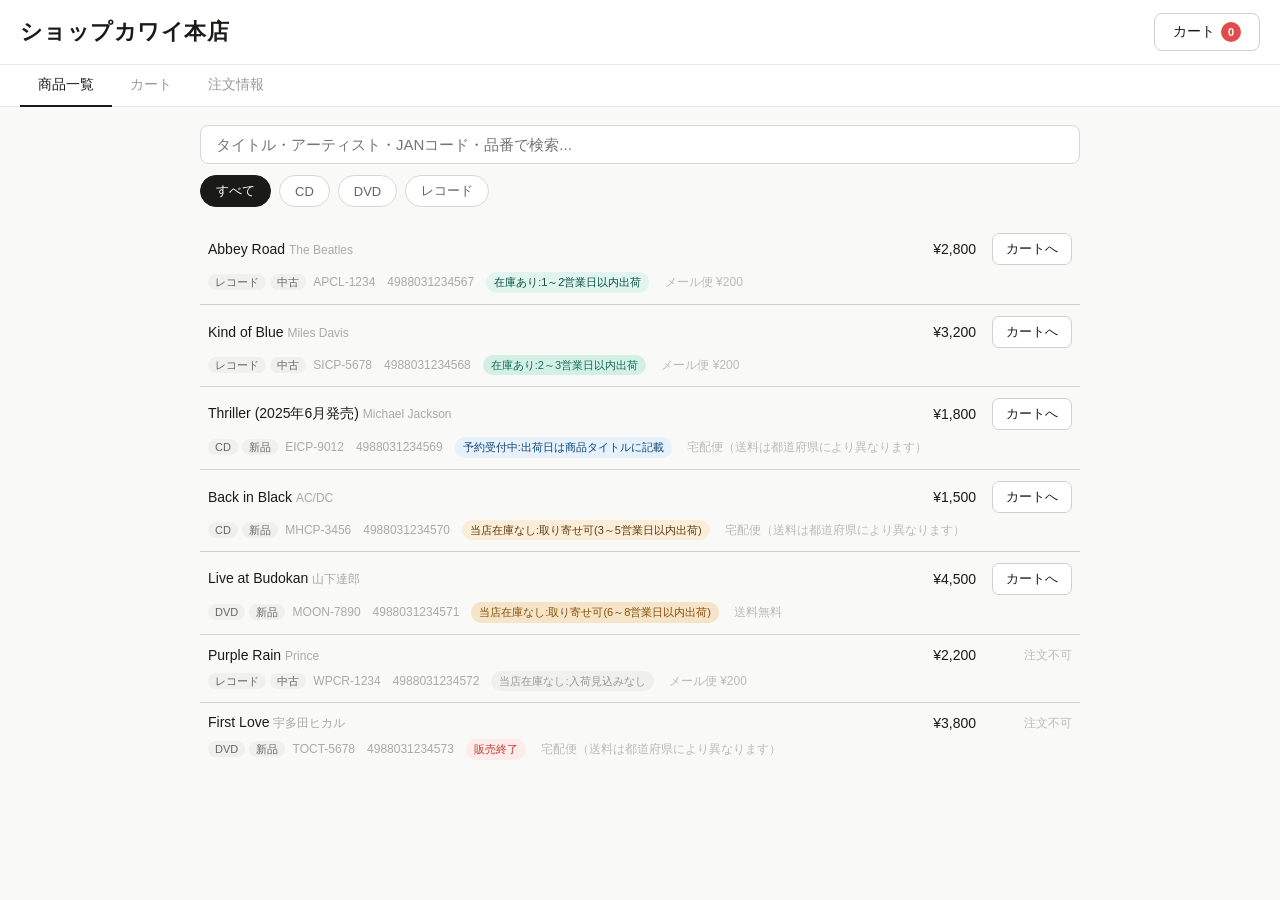
==== commit 80e2c45f: "Add files via upload" ====
--- a/index.html
+++ b/index.html
@@ -3,19 +3,19 @@
 <head>
 <meta charset="UTF-8">
 <meta name="viewport" content="width=device-width, initial-scale=1.0">
-<title>Record Shop</title>
+<title>ショップカワイ本店</title>
 <style>
 *{box-sizing:border-box;margin:0;padding:0}
-body{font-family:-apple-system,BlinkMacSystemFont,'Hiragino Sans','Hiragino Kaku Gothic ProN','Noto Sans JP',sans-serif;background:#f9f9f7;color:#1a1a18;font-size:14px}
+body{font-family:-apple-system,BlinkMacSystemFont,'Hiragino Sans','Hiragino Kaku Gothic ProN','Noto Sans JP',sans-serif;background:#f9f9f7;color:#1a1a18;font-size:15px}
 
 /* ========== 共通 ========== */
-.btn{padding:6px 14px;border:1px solid #d0d0cc;border-radius:8px;font-size:12px;cursor:pointer;background:#fff;color:#1a1a18}
+.btn{padding:7px 16px;border:1px solid #d0d0cc;border-radius:8px;font-size:13px;cursor:pointer;background:#fff;color:#1a1a18}
 .btn:hover{background:#f3f3f0}
 .btn.primary{background:#1a1a18;color:#fff;border-color:#1a1a18}
 .btn.primary:hover{opacity:.85}
-.status-badge{font-size:10px;padding:2px 7px;border-radius:10px;white-space:nowrap;display:inline-block;line-height:1.5}
-.cat-badge{font-size:10px;padding:2px 6px;border-radius:10px;background:#f0f0ec;color:#666;margin-right:4px}
-.cond-badge{font-size:10px;padding:2px 6px;border-radius:10px;background:#f0f0ec;color:#666;margin-right:4px}
+.status-badge{font-size:11px;padding:2px 8px;border-radius:10px;white-space:nowrap;display:inline-block;line-height:1.5}
+.cat-badge{font-size:11px;padding:2px 7px;border-radius:10px;background:#f0f0ec;color:#666;margin-right:4px}
+.cond-badge{font-size:11px;padding:2px 7px;border-radius:10px;background:#f0f0ec;color:#666;margin-right:4px}
 .s-in1{background:#e1f5ee;color:#085041}
 .s-in2{background:#d4f0e6;color:#0f6e56}
 .s-rsv{background:#e6f1fb;color:#0c447c}
@@ -26,14 +26,11 @@
 .s-hid{background:#f0f0ec;color:#999;font-style:italic}
 
 /* ========== ヘッダー ========== */
-.site-header{background:#fff;border-bottom:1px solid #e8e8e4;padding:12px 20px;display:flex;align-items:center;justify-content:space-between;position:sticky;top:0;z-index:200}
-.site-logo{font-size:16px;font-weight:600;letter-spacing:.02em;cursor:pointer}
-.header-right{display:flex;align-items:center;gap:10px}
-.admin-link{font-size:12px;color:#999;cursor:pointer;padding:4px 10px;border:1px solid #e0e0dc;border-radius:6px}
-.admin-link:hover{background:#f3f3f0;color:#555}
-.cart-btn{background:#fff;border:1px solid #d0d0cc;border-radius:8px;padding:7px 16px;font-size:13px;cursor:pointer;color:#1a1a18;display:flex;align-items:center;gap:6px}
+.site-header{background:#fff;border-bottom:1px solid #e8e8e4;padding:13px 20px;display:flex;align-items:center;justify-content:space-between;position:sticky;top:0;z-index:200}
+.site-logo{font-size:22px;font-weight:600;letter-spacing:.02em}
+.cart-btn{background:#fff;border:1px solid #d0d0cc;border-radius:8px;padding:8px 18px;font-size:14px;cursor:pointer;color:#1a1a18;display:flex;align-items:center;gap:6px}
 .cart-btn:hover{background:#f3f3f0}
-.cart-badge{background:#e24b4a;color:#fff;border-radius:50%;width:18px;height:18px;font-size:10px;display:inline-flex;align-items:center;justify-content:center;font-weight:600}
+.cart-badge{background:#e24b4a;color:#fff;border-radius:50%;width:20px;height:20px;font-size:11px;display:inline-flex;align-items:center;justify-content:center;font-weight:600}
 
 /* ========== ページ切替 ========== */
 .page{display:none}
@@ -41,149 +38,91 @@
 
 /* ========== 注文サイト ========== */
 .shop-tabs{background:#fff;border-bottom:1px solid #e8e8e4;display:flex;padding:0 20px}
-.shop-tab{padding:10px 16px;font-size:13px;cursor:pointer;color:#999;border-bottom:2px solid transparent;margin-bottom:-1px;transition:color .15s}
+.shop-tab{padding:11px 18px;font-size:14px;cursor:pointer;color:#999;border-bottom:2px solid transparent;margin-bottom:-1px;transition:color .15s}
 .shop-tab.active{color:#1a1a18;border-bottom-color:#1a1a18;font-weight:500}
-.shop-tab-content{display:none;padding:16px 20px;max-width:900px;margin:0 auto}
+.shop-tab-content{display:none;padding:18px 20px;max-width:920px;margin:0 auto}
 .shop-tab-content.active{display:block}
 
-.search-bar{width:100%;padding:9px 14px;border:1px solid #d8d8d4;border-radius:8px;font-size:14px;color:#1a1a18;background:#fff;margin-bottom:10px;outline:none}
+.search-bar{width:100%;padding:10px 15px;border:1px solid #d8d8d4;border-radius:8px;font-size:15px;color:#1a1a18;background:#fff;margin-bottom:11px;outline:none}
 .search-bar:focus{border-color:#888}
-.filter-row{display:flex;gap:8px;margin-bottom:14px;flex-wrap:wrap}
-.filter-btn{padding:5px 14px;border:1px solid #d8d8d4;border-radius:20px;font-size:12px;cursor:pointer;background:#fff;color:#666}
+.filter-row{display:flex;gap:8px;margin-bottom:15px;flex-wrap:wrap}
+.filter-btn{padding:6px 15px;border:1px solid #d8d8d4;border-radius:20px;font-size:13px;cursor:pointer;background:#fff;color:#666}
 .filter-btn.active{background:#1a1a18;color:#fff;border-color:#1a1a18}
 
 /* 2行テーブル（注文サイト） */
-.shop-tbl{width:100%;border-collapse:collapse;font-size:13px}
-.shop-tbl .r1 td{padding:10px 8px 3px;border-top:1px solid #d0d0cc;vertical-align:middle}
-.shop-tbl .r2 td{padding:2px 8px 10px;vertical-align:top}
+.shop-tbl{width:100%;border-collapse:collapse;font-size:14px}
+.shop-tbl .r1 td{padding:11px 8px 4px;border-top:1px solid #d0d0cc;vertical-align:middle}
+.shop-tbl .r2 td{padding:3px 8px 11px;vertical-align:top}
 .shop-tbl .r1:first-child td{border-top:none}
 .shop-tbl tr:hover td{background:#f8f8f6}
 .shop-tbl .t1{font-weight:500;color:#1a1a18}
-.shop-tbl .meta{font-size:11px;color:#aaa}
-.price-col{text-align:right;white-space:nowrap;font-weight:500;width:96px;vertical-align:middle;padding:10px 8px 3px}
-.btn-col{text-align:right;white-space:nowrap;width:80px;vertical-align:middle;padding:10px 8px 3px}
-.add-btn{padding:5px 12px;border:1px solid #d0d0cc;border-radius:7px;font-size:12px;cursor:pointer;background:#fff;color:#1a1a18}
+.shop-tbl .meta{font-size:12px;color:#aaa}
+.price-col{text-align:right;white-space:nowrap;font-weight:500;width:100px;vertical-align:middle;padding:11px 8px 4px}
+.btn-col{text-align:right;white-space:nowrap;width:84px;vertical-align:middle;padding:11px 8px 4px}
+.add-btn{padding:6px 13px;border:1px solid #d0d0cc;border-radius:7px;font-size:13px;cursor:pointer;background:#fff;color:#1a1a18}
 .add-btn:hover{background:#f3f3f0}
-.no-order-label{font-size:11px;color:#bbb}
+.no-order-label{font-size:12px;color:#bbb}
 
 /* カート */
-.cart-list{display:flex;flex-direction:column;gap:8px;margin-bottom:16px}
-.cart-item{background:#fff;border:1px solid #e8e8e4;border-radius:12px;padding:12px;display:flex;align-items:center;gap:10px}
+.cart-list{display:flex;flex-direction:column;gap:9px;margin-bottom:17px}
+.cart-item{background:#fff;border:1px solid #e8e8e4;border-radius:12px;padding:13px;display:flex;align-items:center;gap:10px}
 .cart-info{flex:1;min-width:0}
-.cart-name{font-size:13px;font-weight:500;margin-bottom:2px}
-.cart-sub{font-size:11px;color:#999;margin-bottom:3px}
-.cart-price-line{font-size:12px;color:#999}
+.cart-name{font-size:14px;font-weight:500;margin-bottom:3px}
+.cart-sub{font-size:12px;color:#999;margin-bottom:3px}
+.cart-price-line{font-size:13px;color:#999}
 .qty-ctrl{display:flex;align-items:center;gap:8px}
-.qty-btn{width:26px;height:26px;border:1px solid #d0d0cc;border-radius:6px;background:#fff;cursor:pointer;font-size:16px;color:#1a1a18;display:flex;align-items:center;justify-content:center}
+.qty-btn{width:28px;height:28px;border:1px solid #d0d0cc;border-radius:6px;background:#fff;cursor:pointer;font-size:17px;color:#1a1a18;display:flex;align-items:center;justify-content:center}
 .qty-btn:hover{background:#f3f3f0}
-.qty-num{font-size:13px;min-width:20px;text-align:center}
-.remove-btn{background:transparent;border:none;color:#ccc;font-size:18px;cursor:pointer;padding:0 4px;line-height:1}
+.qty-num{font-size:14px;min-width:22px;text-align:center}
+.remove-btn{background:transparent;border:none;color:#ccc;font-size:19px;cursor:pointer;padding:0 4px;line-height:1}
 .remove-btn:hover{color:#999}
-.total-box{background:#f5f5f2;border-radius:12px;padding:14px;margin-bottom:14px}
-.total-row{display:flex;justify-content:space-between;font-size:13px;color:#999;margin-bottom:5px}
-.total-main{display:flex;justify-content:space-between;font-size:15px;font-weight:600;color:#1a1a18;padding-top:10px;border-top:1px solid #e0e0dc;margin-top:4px}
-.proceed-btn{width:100%;padding:12px;background:#1a1a18;color:#fff;border:none;border-radius:9px;font-size:14px;font-weight:500;cursor:pointer}
+.total-box{background:#f5f5f2;border-radius:12px;padding:15px;margin-bottom:15px}
+.total-row{display:flex;justify-content:space-between;font-size:14px;color:#999;margin-bottom:5px}
+.total-main{display:flex;justify-content:space-between;font-size:16px;font-weight:600;color:#1a1a18;padding-top:10px;border-top:1px solid #e0e0dc;margin-top:4px}
+.proceed-btn{width:100%;padding:13px;background:#1a1a18;color:#fff;border:none;border-radius:9px;font-size:15px;font-weight:500;cursor:pointer}
 .proceed-btn:hover{opacity:.85}
-.empty-cart{text-align:center;padding:40px;color:#bbb;font-size:13px}
+.empty-cart{text-align:center;padding:44px;color:#bbb;font-size:14px}
 
 /* 注文フォーム */
-.form-section{background:#fff;border:1px solid #e8e8e4;border-radius:12px;padding:16px;margin-bottom:14px}
-.section-title{font-size:14px;font-weight:600;color:#1a1a18;margin-bottom:14px;padding-bottom:8px;border-bottom:1px solid #f0f0ec}
-.form-group{margin-bottom:12px}
-.form-label{font-size:11px;color:#999;margin-bottom:4px;display:block;font-weight:500;letter-spacing:.03em}
-.form-input{width:100%;padding:9px 12px;border:1px solid #d8d8d4;border-radius:8px;font-size:13px;color:#1a1a18;background:#fff;outline:none;font-family:inherit}
-.form-input:focus{border-color:#888}
+.form-section{background:#fff;border:1px solid #e8e8e4;border-radius:12px;padding:17px;margin-bottom:15px}
+.section-title{font-size:15px;font-weight:600;color:#1a1a18;margin-bottom:15px;padding-bottom:9px;border-bottom:1px solid #f0f0ec}
+.form-group{margin-bottom:13px}
+.form-label{font-size:12px;color:#999;margin-bottom:5px;display:block;font-weight:500;letter-spacing:.03em}
+.form-input,.form-select{width:100%;padding:10px 13px;border:1px solid #d8d8d4;border-radius:8px;font-size:14px;color:#1a1a18;background:#fff;outline:none;font-family:inherit}
+.form-input:focus,.form-select:focus{border-color:#888}
 .form-row{display:grid;grid-template-columns:1fr 1fr;gap:10px}
-.bank-box{background:#f5f5f2;border-radius:10px;padding:14px}
-.bank-row{display:flex;justify-content:space-between;padding:5px 0;font-size:13px;color:#999;border-bottom:1px solid #ebebeb}
+.bank-box{background:#f5f5f2;border-radius:10px;padding:15px}
+.bank-row{display:flex;justify-content:space-between;padding:6px 0;font-size:14px;color:#999;border-bottom:1px solid #ebebeb}
 .bank-row:last-of-type{border-bottom:none}
 .bank-val{color:#1a1a18;font-weight:500}
-.bank-note{margin-top:10px;font-size:11px;color:#bbb}
-.submit-btn{width:100%;padding:14px;background:#1a1a18;color:#fff;border:none;border-radius:9px;font-size:14px;font-weight:500;cursor:pointer;margin-top:4px}
+.bank-note{margin-top:10px;font-size:12px;color:#bbb}
+.submit-btn{width:100%;padding:15px;background:#1a1a18;color:#fff;border:none;border-radius:9px;font-size:15px;font-weight:500;cursor:pointer;margin-top:4px}
 .submit-btn:hover{opacity:.85}
-.order-summary-box{background:#f5f5f2;border-radius:12px;padding:14px;margin-bottom:6px}
-.order-summary-title{font-weight:600;font-size:13px;color:#1a1a18;margin-bottom:8px}
-.order-item-row{display:flex;justify-content:space-between;font-size:12px;color:#999;padding:3px 0}
-.order-total-row{display:flex;justify-content:space-between;font-weight:600;font-size:13px;color:#1a1a18;padding-top:8px;margin-top:4px;border-top:1px solid #e0e0dc}
-
-/* ========== 管理画面 ========== */
-.admin-header{padding:12px 20px;border-bottom:1px solid #e8e8e4;background:#fff;display:flex;align-items:center;justify-content:space-between;flex-wrap:wrap;gap:8px}
-.admin-title{font-size:15px;font-weight:600;color:#1a1a18}
-.admin-btns{display:flex;gap:8px;flex-wrap:wrap}
-.admin-toolbar{padding:10px 20px;display:flex;gap:8px;flex-wrap:wrap;align-items:center;border-bottom:1px solid #e8e8e4;background:#fafaf8}
-.admin-search{padding:7px 12px;border:1px solid #d8d8d4;border-radius:8px;font-size:12px;color:#1a1a18;background:#fff;width:200px;outline:none}
-.admin-search:focus{border-color:#888}
-.admin-select{padding:7px 10px;border:1px solid #d8d8d4;border-radius:8px;font-size:12px;color:#1a1a18;background:#fff;max-width:190px}
-.count-label{font-size:12px;color:#999;margin-left:auto}
-
-/* 2行テーブル（管理画面） */
-.admin-tbl{width:100%;border-collapse:collapse;font-size:13px}
-.admin-tbl .r1 td{padding:10px 20px 3px;border-top:1px solid #d0d0cc;vertical-align:middle}
-.admin-tbl .r2 td{padding:2px 20px 10px;vertical-align:top}
-.admin-tbl .r1:first-child td{border-top:none}
-.admin-tbl tr:hover td{background:#f8f8f6}
-.admin-tbl .hidden-row td{opacity:.4}
-.title-cell{font-weight:500;color:#1a1a18;min-width:0}
-.meta-cell{font-size:11px;color:#aaa}
-.admin-price-col{text-align:right;white-space:nowrap;font-weight:500;width:96px;vertical-align:middle;padding:10px 20px 3px}
-.admin-action-col{text-align:right;white-space:nowrap;width:96px;vertical-align:middle;padding:10px 20px 3px}
-.act-btn{padding:4px 10px;border:1px solid #d8d8d4;border-radius:6px;font-size:11px;cursor:pointer;background:#fff;color:#1a1a18;margin-left:4px}
-.act-btn:hover{background:#f3f3f0}
-.act-btn.del{color:#c0392b;border-color:#f5c0bb}
-.act-btn.del:hover{background:#fdf0ee}
-
-/* ページネーション */
-.pagination{padding:12px 20px;display:flex;align-items:center;gap:6px;border-top:1px solid #e8e8e4;flex-wrap:wrap;background:#fafaf8}
-.page-btn{padding:5px 12px;border:1px solid #d8d8d4;border-radius:7px;font-size:12px;cursor:pointer;background:#fff;color:#1a1a18}
-.page-btn:hover{background:#f3f3f0}
-.page-btn.active{background:#1a1a18;color:#fff;border-color:#1a1a18}
-.page-info{font-size:12px;color:#999;margin-left:auto}
-
-/* ========== モーダル ========== */
-.modal-overlay{display:none;position:fixed;inset:0;background:rgba(0,0,0,.45);z-index:300;align-items:flex-start;justify-content:center;padding:40px 16px;overflow-y:auto}
-.modal-overlay.open{display:flex}
-.modal{background:#fff;border-radius:14px;border:1px solid #e8e8e4;width:100%;max-width:560px;overflow:hidden}
-.modal-header{padding:14px 18px;border-bottom:1px solid #e8e8e4;display:flex;align-items:center;justify-content:space-between}
-.modal-title{font-size:14px;font-weight:600;color:#1a1a18}
-.modal-close{background:transparent;border:none;font-size:20px;cursor:pointer;color:#ccc;line-height:1}
-.modal-close:hover{color:#999}
-.modal-body{padding:18px;display:grid;grid-template-columns:1fr 1fr;gap:12px}
-.modal-body .full{grid-column:1/-1}
-.modal-label{font-size:11px;color:#999;margin-bottom:4px;display:block;font-weight:500}
-.modal-input,.modal-select{width:100%;padding:8px 10px;border:1px solid #d8d8d4;border-radius:8px;font-size:13px;color:#1a1a18;background:#fff;font-family:inherit;outline:none}
-.modal-input:focus,.modal-select:focus{border-color:#888}
-.modal-footer{padding:12px 18px;border-top:1px solid #e8e8e4;display:flex;justify-content:flex-end;gap:8px}
-
-/* CSV */
-.csv-note{font-size:12px;color:#888;margin-bottom:10px;line-height:1.7}
-.csv-format{background:#f5f5f2;border-radius:8px;padding:10px;font-size:10px;font-family:monospace;color:#888;margin-bottom:14px;word-break:break-all}
-.file-drop{border:1px dashed #d0d0cc;border-radius:10px;padding:22px;text-align:center;cursor:pointer;margin-bottom:12px}
-.file-drop:hover{background:#f5f5f2}
-.import-opt{display:flex;flex-direction:column;gap:8px;margin-bottom:8px}
-.import-opt label{display:flex;align-items:center;gap:6px;font-size:12px;color:#888;cursor:pointer}
+.order-summary-box{background:#f5f5f2;border-radius:12px;padding:15px;margin-bottom:6px}
+.order-summary-title{font-weight:600;font-size:14px;color:#1a1a18;margin-bottom:9px}
+.order-item-row{display:flex;justify-content:space-between;font-size:13px;color:#999;padding:4px 0}
+.order-total-row{display:flex;justify-content:space-between;font-weight:600;font-size:14px;color:#1a1a18;padding-top:9px;margin-top:4px;border-top:1px solid #e0e0dc}
+
+/* 都道府県選択（宅配便用） */
+.pref-select-wrap{display:none;margin-top:8px}
+.pref-select-wrap.visible{display:block}
+.shipping-info{background:#f5f5f2;border-radius:8px;padding:10px 13px;font-size:13px;color:#666;margin-top:8px}
 
 /* ========== レスポンシブ ========== */
 @media(max-width:600px){
   .form-row{grid-template-columns:1fr}
-  .admin-toolbar{gap:6px}
-  .admin-search{width:100%}
 }
 </style>
 </head>
 <body>
 
-<!-- ===== ヘッダー ===== -->
 <div class="site-header">
-  <span class="site-logo" onclick="showPage('shop')">Record Shop</span>
-  <div class="header-right">
-    <span class="admin-link" onclick="showPage('admin')">管理画面</span>
-    <button class="cart-btn" onclick="showShopTab('cart')">
-      カート <span class="cart-badge" id="cart-badge">0</span>
-    </button>
-  </div>
+  <span class="site-logo">ショップカワイ本店</span>
+  <button class="cart-btn" onclick="showShopTab('cart')">
+    カート <span class="cart-badge" id="cart-badge">0</span>
+  </button>
 </div>
 
-<!-- ===== 注文サイト ===== -->
 <div class="page active" id="page-shop">
   <div class="shop-tabs">
     <div class="shop-tab active" onclick="showShopTab('list')" id="shop-tab-list">商品一覧</div>
@@ -224,6 +163,23 @@
       <div class="form-group"><label class="form-label">電話番号</label><input class="form-input" placeholder="090-0000-0000" id="f-tel"></div>
       <div class="form-group"><label class="form-label">郵便番号</label><input class="form-input" placeholder="000-0000" id="f-zip"></div>
       <div class="form-group"><label class="form-label">住所</label><input class="form-input" placeholder="東京都渋谷区..." id="f-addr"></div>
+      <div class="form-group" id="pref-group" style="display:none">
+        <label class="form-label">お届け先の都道府県</label>
+        <select class="form-select" id="f-pref" onchange="updateShipping()">
+          <option value="">選択してください</option>
+          <option>北海道</option><option>青森県</option><option>岩手県</option><option>宮城県</option><option>秋田県</option>
+          <option>山形県</option><option>福島県</option><option>茨城県</option><option>栃木県</option><option>群馬県</option>
+          <option>埼玉県</option><option>千葉県</option><option>東京都</option><option>神奈川県</option><option>新潟県</option>
+          <option>富山県</option><option>石川県</option><option>福井県</option><option>山梨県</option><option>長野県</option>
+          <option>岐阜県</option><option>静岡県</option><option>愛知県</option><option>三重県</option><option>滋賀県</option>
+          <option>京都府</option><option>大阪府</option><option>兵庫県</option><option>奈良県</option><option>和歌山県</option>
+          <option>鳥取県</option><option>島根県</option><option>岡山県</option><option>広島県</option><option>山口県</option>
+          <option>徳島県</option><option>香川県</option><option>愛媛県</option><option>高知県</option><option>福岡県</option>
+          <option>佐賀県</option><option>長崎県</option><option>熊本県</option><option>大分県</option><option>宮崎県</option>
+          <option>鹿児島県</option><option>沖縄県</option>
+        </select>
+      </div>
+      <div class="shipping-info" id="shipping-info" style="display:none"></div>
     </div>
     <div class="form-section">
       <div class="section-title">お振込先</div>
@@ -241,113 +197,6 @@
   </div>
 </div>
 
-<!-- ===== 管理画面 ===== -->
-<div class="page" id="page-admin">
-  <div class="admin-header">
-    <span class="admin-title">商品管理</span>
-    <div class="admin-btns">
-      <button class="btn" onclick="openCsvModal()">CSVインポート</button>
-      <button class="btn" onclick="exportCsv()">CSVエクスポート</button>
-      <button class="btn primary" onclick="openEditModal(null)">+ 商品を追加</button>
-    </div>
-  </div>
-  <div class="admin-toolbar">
-    <input class="admin-search" type="text" placeholder="タイトル・アーティスト・JAN検索" oninput="doAdminSearch(this.value)">
-    <select class="admin-select" onchange="doAdminFilterCat(this.value)">
-      <option value="">すべての種別</option>
-      <option>CD</option><option>DVD</option><option>レコード</option>
-    </select>
-    <select class="admin-select" onchange="doAdminFilterStatus(this.value)" style="font-size:11px">
-      <option value="">すべてのステータス</option>
-      <option>在庫あり:1～2営業日以内出荷</option>
-      <option>在庫あり:2～3営業日以内出荷</option>
-      <option>予約受付中:出荷日は商品タイトルに記載</option>
-      <option>当店在庫なし:取り寄せ可(3～5営業日以内出荷)</option>
-      <option>当店在庫なし:取り寄せ可(6～8営業日以内出荷)</option>
-      <option>当店在庫なし:入荷見込みなし</option>
-      <option>販売終了</option>
-      <option>非公開</option>
-    </select>
-    <span class="count-label" id="admin-count"></span>
-  </div>
-  <div style="overflow-x:auto">
-    <table class="admin-tbl"><tbody id="admin-tbl-body"></tbody></table>
-  </div>
-  <div class="pagination" id="pagination"></div>
-</div>
-
-<!-- ===== 商品編集モーダル ===== -->
-<div class="modal-overlay" id="edit-modal">
-  <div class="modal">
-    <div class="modal-header">
-      <span class="modal-title" id="edit-modal-title">商品を追加</span>
-      <button class="modal-close" onclick="closeEditModal()">✕</button>
-    </div>
-    <div class="modal-body">
-      <div class="full"><label class="modal-label">ステータス</label>
-        <select class="modal-select" id="f-status">
-          <option>在庫あり:1～2営業日以内出荷</option>
-          <option>在庫あり:2～3営業日以内出荷</option>
-          <option>予約受付中:出荷日は商品タイトルに記載</option>
-          <option>当店在庫なし:取り寄せ可(3～5営業日以内出荷)</option>
-          <option>当店在庫なし:取り寄せ可(6～8営業日以内出荷)</option>
-          <option>当店在庫なし:入荷見込みなし</option>
-          <option>販売終了</option>
-          <option>非公開</option>
-        </select>
-      </div>
-      <div><label class="modal-label">種別</label>
-        <select class="modal-select" id="f-cat"><option>CD</option><option>DVD</option><option>レコード</option></select>
-      </div>
-      <div><label class="modal-label">コンディション</label>
-        <select class="modal-select" id="f-cond"><option>新品</option><option>中古</option></select>
-      </div>
-      <div class="full"><label class="modal-label">タイトル</label><input class="modal-input" id="f-title" placeholder="タイトルを入力"></div>
-      <div class="full"><label class="modal-label">アーティスト</label><input class="modal-input" id="f-artist" placeholder="アーティスト名"></div>
-      <div><label class="modal-label">JANコード</label><input class="modal-input" id="f-jan" placeholder="4988031234567"></div>
-      <div><label class="modal-label">品番</label><input class="modal-input" id="f-num" placeholder="XXXX-0000"></div>
-      <div><label class="modal-label">発売日</label><input class="modal-input" type="date" id="f-date"></div>
-      <div><label class="modal-label">在庫数</label><input class="modal-input" type="number" id="f-stock" placeholder="0" min="0"></div>
-      <div class="full"><label class="modal-label">価格(税込)</label><input class="modal-input" type="number" id="f-price" placeholder="0" min="0"></div>
-    </div>
-    <div class="modal-footer">
-      <button class="btn" onclick="closeEditModal()">キャンセル</button>
-      <button class="btn primary" onclick="saveProduct()">保存</button>
-    </div>
-  </div>
-</div>
-
-<!-- ===== CSVモーダル ===== -->
-<div class="modal-overlay" id="csv-modal">
-  <div class="modal">
-    <div class="modal-header">
-      <span class="modal-title">CSVインポート</span>
-      <button class="modal-close" onclick="closeCsvModal()">✕</button>
-    </div>
-    <div style="padding:18px">
-      <div class="csv-note">
-        Googleスプレッドシートで「ファイル → ダウンロード → CSV(.csv)」で書き出したファイルを読み込めます。<br>
-        1行目はヘッダー行として扱われます。
-      </div>
-      <div class="csv-format">ステータス,種別,タイトル,アーティスト,JANコード,品番,コンディション,発売日,在庫数,価格</div>
-      <div class="file-drop" onclick="document.getElementById('csv-file').click()">
-        <div style="font-size:13px;color:#888">クリックしてCSVファイルを選択</div>
-        <div style="font-size:11px;color:#bbb;margin-top:4px">または .csv ファイルをここにドロップ</div>
-        <input type="file" id="csv-file" accept=".csv" style="display:none" onchange="readCsv(this)">
-      </div>
-      <div class="import-opt">
-        <label><input type="radio" name="import-mode" value="merge" checked> 既存データに追加・上書き（JANコードで照合）</label>
-        <label><input type="radio" name="import-mode" value="replace"> 全データを置き換える</label>
-      </div>
-      <div id="csv-preview" style="font-size:12px;color:#888;margin-top:8px"></div>
-    </div>
-    <div class="modal-footer">
-      <button class="btn" onclick="closeCsvModal()">キャンセル</button>
-      <button class="btn primary" id="import-btn" onclick="doImport()" style="display:none">インポート実行</button>
-    </div>
-  </div>
-</div>
-
 <script>
 // ============================================================
 // 設定
@@ -362,44 +211,70 @@
   '販売終了': 's-end',
   '非公開':   's-hid',
 };
-const NO_ORDER = ['当店在庫なし:入荷見込みなし', '販売終了']; // カート不可
-const HIDDEN   = ['非公開'];                                  // ショップ非表示
-const POSTAGE  = 500;                                         // 送料（円）
-
-// ============================================================
-// 商品データ（初期サンプル）
-// ============================================================
-let products = [
-  {id:1,status:'在庫あり:1～2営業日以内出荷',         cat:'レコード',title:'Abbey Road',                 artist:'The Beatles',    jan:'4988031234567',num:'APCL-1234',cond:'中古',date:'1969-09-26',stock:3,price:2800},
-  {id:2,status:'在庫あり:2～3営業日以内出荷',         cat:'レコード',title:'Kind of Blue',               artist:'Miles Davis',    jan:'4988031234568',num:'SICP-5678',cond:'中古',date:'1959-08-17',stock:1,price:3200},
-  {id:3,status:'予約受付中:出荷日は商品タイトルに記載',cat:'CD',     title:'Thriller (2025年6月発売)',    artist:'Michael Jackson',jan:'4988031234569',num:'EICP-9012',cond:'新品',date:'2025-06-01',stock:0,price:1800},
-  {id:4,status:'当店在庫なし:取り寄せ可(3～5営業日以内出荷)',cat:'CD',title:'Back in Black',             artist:'AC/DC',          jan:'4988031234570',num:'MHCP-3456',cond:'新品',date:'1980-07-25',stock:0,price:1500},
-  {id:5,status:'当店在庫なし:取り寄せ可(6～8営業日以内出荷)',cat:'DVD',title:'Live at Budokan',          artist:'山下達郎',         jan:'4988031234571',num:'MOON-7890',cond:'新品',date:'2024-12-01',stock:0,price:4500},
-  {id:6,status:'当店在庫なし:入荷見込みなし',         cat:'レコード',title:'Purple Rain',               artist:'Prince',         jan:'4988031234572',num:'WPCR-1234',cond:'中古',date:'1984-06-25',stock:2,price:2200},
-  {id:7,status:'販売終了',                           cat:'DVD',     title:'First Love',                artist:'宇多田ヒカル',     jan:'4988031234573',num:'TOCT-5678',cond:'新品',date:'1999-03-10',stock:5,price:3800},
-  {id:8,status:'非公開',                            cat:'レコード',title:'The Dark Side of the Moon', artist:'Pink Floyd',     jan:'4988031234574',num:'PHJR-9012',cond:'中古',date:'1973-03-01',stock:2,price:3500},
-];
-let nextId = 9;
-
+const NO_ORDER = ['当店在庫なし:入荷見込みなし', '販売終了'];
+const HIDDEN   = ['非公開'];
+
+// ============================================================
+// localStorage からデータ読み込み
+// ============================================================
+function loadProducts() {
+  try {
+    const d = localStorage.getItem('skProducts');
+    return d ? JSON.parse(d) : getDefaultProducts();
+  } catch(e) { return getDefaultProducts(); }
+}
+
+function loadShippingMethods() {
+  try {
+    const d = localStorage.getItem('skShipping');
+    return d ? JSON.parse(d) : getDefaultShipping();
+  } catch(e) { return getDefaultShipping(); }
+}
+
+function getDefaultProducts() {
+  return [
+    {id:1,status:'在庫あり:1～2営業日以内出荷',cat:'レコード',title:'Abbey Road',artist:'The Beatles',jan:'4988031234567',num:'APCL-1234',cond:'中古',date:'1969-09-26',stock:3,price:2800,shippingId:1},
+    {id:2,status:'在庫あり:2～3営業日以内出荷',cat:'レコード',title:'Kind of Blue',artist:'Miles Davis',jan:'4988031234568',num:'SICP-5678',cond:'中古',date:'1959-08-17',stock:1,price:3200,shippingId:1},
+    {id:3,status:'予約受付中:出荷日は商品タイトルに記載',cat:'CD',title:'Thriller (2025年6月発売)',artist:'Michael Jackson',jan:'4988031234569',num:'EICP-9012',cond:'新品',date:'2025-06-01',stock:0,price:1800,shippingId:2},
+    {id:4,status:'当店在庫なし:取り寄せ可(3～5営業日以内出荷)',cat:'CD',title:'Back in Black',artist:'AC/DC',jan:'4988031234570',num:'MHCP-3456',cond:'新品',date:'1980-07-25',stock:0,price:1500,shippingId:2},
+    {id:5,status:'当店在庫なし:取り寄せ可(6～8営業日以内出荷)',cat:'DVD',title:'Live at Budokan',artist:'山下達郎',jan:'4988031234571',num:'MOON-7890',cond:'新品',date:'2024-12-01',stock:0,price:4500,shippingId:3},
+    {id:6,status:'当店在庫なし:入荷見込みなし',cat:'レコード',title:'Purple Rain',artist:'Prince',jan:'4988031234572',num:'WPCR-1234',cond:'中古',date:'1984-06-25',stock:2,price:2200,shippingId:1},
+    {id:7,status:'販売終了',cat:'DVD',title:'First Love',artist:'宇多田ヒカル',jan:'4988031234573',num:'TOCT-5678',cond:'新品',date:'1999-03-10',stock:5,price:3800,shippingId:2},
+    {id:8,status:'非公開',cat:'レコード',title:'The Dark Side of the Moon',artist:'Pink Floyd',jan:'4988031234574',num:'PHJR-9012',cond:'中古',date:'1973-03-01',stock:2,price:3500,shippingId:1},
+  ];
+}
+
+function getDefaultShipping() {
+  return [
+    {id:1, name:'メール便', type:'flat', flatFee:200, isDefault:true},
+    {id:2, name:'宅配便', type:'pref', prefFees:{
+      '北海道':1500,'青森県':1200,'岩手県':1200,'宮城県':1200,'秋田県':1200,'山形県':1200,'福島県':1100,
+      '茨城県':800,'栃木県':800,'群馬県':800,'埼玉県':800,'千葉県':800,'東京都':800,'神奈川県':800,
+      '新潟県':900,'富山県':900,'石川県':900,'福井県':900,'山梨県':900,'長野県':900,
+      '岐阜県':900,'静岡県':900,'愛知県':900,'三重県':900,
+      '滋賀県':1000,'京都府':1000,'大阪府':1000,'兵庫県':1000,'奈良県':1000,'和歌山県':1000,
+      '鳥取県':1100,'島根県':1100,'岡山県':1100,'広島県':1100,'山口県':1100,
+      '徳島県':1200,'香川県':1200,'愛媛県':1200,'高知県':1200,
+      '福岡県':1200,'佐賀県':1200,'長崎県':1200,'熊本県':1200,'大分県':1200,'宮崎県':1200,'鹿児島県':1200,
+      '沖縄県':1800
+    }, isDefault:false},
+    {id:3, name:'送料無料', type:'free', flatFee:0, isDefault:false},
+  ];
+}
+
+let products = loadProducts();
+let shippingMethods = loadShippingMethods();
+
+// ============================================================
 // 状態
+// ============================================================
 let cart = [];
-let adminSearch = '', adminFilterCat = '', adminFilterStatus = '';
-let shopSearch  = '', shopFilterCat  = 'すべて';
-let curPage = 1;
-const PER_PAGE = 20;
-let editingId = null, csvRows = [];
-
-// ============================================================
-// ページ・タブ切替
-// ============================================================
-function showPage(name) {
-  document.querySelectorAll('.page').forEach(p => p.classList.remove('active'));
-  document.getElementById('page-' + name).classList.add('active');
-  if (name === 'admin') renderAdmin();
-}
-
+let shopSearch = '', shopFilterCat = 'すべて';
+
+// ============================================================
+// タブ切替
+// ============================================================
 function showShopTab(name) {
-  showPage('shop');
   document.querySelectorAll('.shop-tab').forEach(t => t.classList.remove('active'));
   document.querySelectorAll('.shop-tab-content').forEach(c => c.classList.remove('active'));
   document.getElementById('shop-tab-' + name).classList.add('active');
@@ -429,16 +304,29 @@
 
 function doShopSearch(v) { shopSearch = v; renderShop(); }
 
+function getShipping(id) {
+  return shippingMethods.find(s => s.id === id) || shippingMethods.find(s => s.isDefault) || shippingMethods[0];
+}
+
+function shippingLabel(shippingId) {
+  const s = getShipping(shippingId);
+  if (!s) return '';
+  if (s.type === 'free') return '送料無料';
+  if (s.type === 'flat') return s.name + ' ¥' + s.flatFee.toLocaleString();
+  if (s.type === 'pref') return s.name + '（送料は都道府県により異なります）';
+  return s.name;
+}
+
 function renderShop() {
   const list = shopFiltered();
   const tbody = document.getElementById('shop-tbl-body');
   if (!list.length) {
-    tbody.innerHTML = '<tr><td style="text-align:center;padding:36px;color:#bbb">該当商品なし</td></tr>';
+    tbody.innerHTML = '<tr><td style="text-align:center;padding:40px;color:#bbb">該当商品なし</td></tr>';
     return;
   }
   tbody.innerHTML = list.map(p => `
     <tr class="r1">
-      <td class="t1">${p.title} <span style="font-size:11px;color:#aaa;font-weight:400">${p.artist}</span></td>
+      <td class="t1">${p.title} <span style="font-size:12px;color:#aaa;font-weight:400">${p.artist}</span></td>
       <td class="price-col">¥${p.price.toLocaleString()}</td>
       <td class="btn-col">${NO_ORDER.includes(p.status)
         ? '<span class="no-order-label">注文不可</span>'
@@ -448,12 +336,13 @@
       <td class="meta" colspan="3">
         <span class="cat-badge">${p.cat}</span><span class="cond-badge">${p.cond}</span>
         ${p.num}　${p.jan}　<span class="status-badge ${STATUS_CLASS[p.status] || ''}">${p.status}</span>
+        　<span style="color:#bbb">${shippingLabel(p.shippingId)}</span>
       </td>
     </tr>`).join('');
 }
 
 // ============================================================
-// 注文サイト：カート
+// カート
 // ============================================================
 function addCart(id) {
   const p = products.find(x => x.id === id);
@@ -482,10 +371,37 @@
   renderCart();
 }
 
+function calcShippingFee(shippingId, pref) {
+  const s = getShipping(shippingId);
+  if (!s) return 0;
+  if (s.type === 'free') return 0;
+  if (s.type === 'flat') return s.flatFee;
+  if (s.type === 'pref') {
+    if (!pref) return null; // 未選択
+    return s.prefFees[pref] || 0;
+  }
+  return 0;
+}
+
 function renderCart() {
   const el = document.getElementById('cart-content');
   if (!cart.length) { el.innerHTML = '<div class="empty-cart">カートに商品がありません</div>'; return; }
-  const total = cart.reduce((a, b) => a + b.price * b.qty, 0);
+  const subtotal = cart.reduce((a, b) => a + b.price * b.qty, 0);
+
+  // 配送方法ごとにグループ化して送料を計算（最高額を代表送料とする）
+  const shippingLines = [];
+  const seen = new Set();
+  cart.forEach(item => {
+    const sid = item.shippingId;
+    if (!seen.has(sid)) {
+      seen.add(sid);
+      const s = getShipping(sid);
+      if (s) shippingLines.push(s);
+    }
+  });
+
+  const hasPref = shippingLines.some(s => s.type === 'pref');
+
   el.innerHTML = `
     <div class="cart-list">
       ${cart.map(item => `
@@ -493,7 +409,7 @@
           <div class="cart-info">
             <div class="cart-name">${item.title}</div>
             <div class="cart-sub">${item.artist} / <span class="cat-badge">${item.cat}</span> / ${item.num}</div>
-            <div class="cart-price-line">¥${item.price.toLocaleString()} × ${item.qty} = ¥${(item.price * item.qty).toLocaleString()}</div>
+            <div class="cart-price-line">¥${item.price.toLocaleString()} × ${item.qty} = ¥${(item.price * item.qty).toLocaleString()}　<span style="color:#bbb;font-size:12px">${shippingLabel(item.shippingId)}</span></div>
           </div>
           <div class="qty-ctrl">
             <button class="qty-btn" onclick="changeQty(${item.id},-1)">−</button>
@@ -504,21 +420,104 @@
         </div>`).join('')}
     </div>
     <div class="total-box">
-      <div class="total-row"><span>小計</span><span>¥${total.toLocaleString()}</span></div>
-      <div class="total-row"><span>送料</span><span>¥${POSTAGE.toLocaleString()}</span></div>
-      <div class="total-main"><span>合計</span><span>¥${(total + POSTAGE).toLocaleString()}</span></div>
+      <div class="total-row"><span>小計</span><span>¥${subtotal.toLocaleString()}</span></div>
+      ${shippingLines.map(s => {
+        if (s.type === 'free') return `<div class="total-row"><span>${s.name}</span><span>¥0（送料無料）</span></div>`;
+        if (s.type === 'flat') return `<div class="total-row"><span>${s.name}</span><span>¥${s.flatFee.toLocaleString()}</span></div>`;
+        if (s.type === 'pref') return `<div class="total-row"><span>${s.name}</span><span>都道府県により異なります</span></div>`;
+        return '';
+      }).join('')}
+      ${hasPref ? '' : `<div class="total-main"><span>合計</span><span>¥${(subtotal + shippingLines.reduce((a,s)=>a+(s.type==='flat'?s.flatFee:0),0)).toLocaleString()}</span></div>`}
+      ${hasPref ? '<div class="total-main"><span>合計</span><span>注文情報で確定</span></div>' : ''}
     </div>
-    <button class="proceed-btn" onclick="showShopTab('order')">注文情報の入力へ →</button>`;
-}
-
+    <button class="proceed-btn" onclick="showShopTab(\'order\')">注文情報の入力へ →</button>`;
+}
+
+// ============================================================
+// 注文情報
+// ============================================================
 function renderOrderSummary() {
   const el = document.getElementById('order-summary');
-  if (!cart.length) { el.innerHTML = '<div style="font-size:13px;color:#bbb">カートが空です</div>'; return; }
-  const total = cart.reduce((a, b) => a + b.price * b.qty, 0);
+  if (!cart.length) { el.innerHTML = '<div style="font-size:14px;color:#bbb">カートが空です</div>'; return; }
+
+  const subtotal = cart.reduce((a, b) => a + b.price * b.qty, 0);
+  const shippingLines = [];
+  const seen = new Set();
+  cart.forEach(item => {
+    const sid = item.shippingId;
+    if (!seen.has(sid)) {
+      seen.add(sid);
+      const s = getShipping(sid);
+      if (s) shippingLines.push(s);
+    }
+  });
+  const hasPref = shippingLines.some(s => s.type === 'pref');
+
+  // 都道府県選択欄の表示制御
+  document.getElementById('pref-group').style.display = hasPref ? 'block' : 'none';
+
   el.innerHTML = `
     <div class="order-summary-title">注文商品</div>
     ${cart.map(item => `<div class="order-item-row"><span>${item.title} × ${item.qty}</span><span>¥${(item.price * item.qty).toLocaleString()}</span></div>`).join('')}
-    <div class="order-total-row"><span>合計（送料込）</span><span>¥${(total + POSTAGE).toLocaleString()}</span></div>`;
+    <div class="order-item-row" style="padding-top:6px;border-top:1px solid #eee;margin-top:4px"><span>小計</span><span>¥${subtotal.toLocaleString()}</span></div>
+    ${shippingLines.map(s => {
+      if (s.type === 'free') return `<div class="order-item-row"><span>${s.name}</span><span>¥0</span></div>`;
+      if (s.type === 'flat') return `<div class="order-item-row"><span>${s.name}</span><span>¥${s.flatFee.toLocaleString()}</span></div>`;
+      if (s.type === 'pref') return `<div class="order-item-row"><span>${s.name}</span><span id="pref-fee-display">都道府県を選択</span></div>`;
+      return '';
+    }).join('')}
+    <div class="order-total-row"><span>合計</span><span id="order-total-display">—</span></div>`;
+
+  updateShipping();
+}
+
+function updateShipping() {
+  const pref = document.getElementById('f-pref') ? document.getElementById('f-pref').value : '';
+  const cart2 = cart;
+  const shippingLines = [];
+  const seen = new Set();
+  cart2.forEach(item => {
+    const sid = item.shippingId;
+    if (!seen.has(sid)) {
+      seen.add(sid);
+      const s = getShipping(sid);
+      if (s) shippingLines.push(s);
+    }
+  });
+
+  const subtotal = cart2.reduce((a, b) => a + b.price * b.qty, 0);
+  let shippingTotal = 0;
+  let allCalc = true;
+
+  shippingLines.forEach(s => {
+    if (s.type === 'free') { /* 0 */ }
+    else if (s.type === 'flat') { shippingTotal += s.flatFee; }
+    else if (s.type === 'pref') {
+      if (pref && s.prefFees[pref] !== undefined) {
+        shippingTotal += s.prefFees[pref];
+        const el = document.getElementById('pref-fee-display');
+        if (el) el.textContent = '¥' + s.prefFees[pref].toLocaleString();
+      } else {
+        allCalc = false;
+      }
+    }
+  });
+
+  const totalEl = document.getElementById('order-total-display');
+  if (totalEl) {
+    totalEl.textContent = allCalc ? '¥' + (subtotal + shippingTotal).toLocaleString() : '—（都道府県を選択）';
+  }
+
+  // 送料案内
+  const infoEl = document.getElementById('shipping-info');
+  if (infoEl) {
+    if (pref) {
+      infoEl.style.display = 'block';
+      infoEl.textContent = pref + 'への送料が反映されました。';
+    } else {
+      infoEl.style.display = 'none';
+    }
+  }
 }
 
 function submitOrder() {
@@ -526,186 +525,18 @@
     alert('姓・名・メールアドレスは必須です'); return;
   }
   if (!cart.length) { alert('カートに商品がありません'); return; }
-  // TODO: ここにFormspreeの送信処理を追加する
+  const hasPref = cart.some(item => { const s = getShipping(item.shippingId); return s && s.type === 'pref'; });
+  if (hasPref && !document.getElementById('f-pref').value) {
+    alert('都道府県を選択してください'); return;
+  }
+  // TODO: Formspreeの送信処理をここに追加
   alert('注文を受け付けました！\n確認メールをお送りします。\n7日以内にお振込みをお願いします。');
 }
 
 // ============================================================
-// 管理画面
-// ============================================================
-function adminFiltered() {
-  return products.filter(p => {
-    const s = adminSearch.toLowerCase();
-    const ms = s === '' || p.title.toLowerCase().includes(s) || p.artist.toLowerCase().includes(s) || p.jan.includes(s) || p.num.toLowerCase().includes(s);
-    return ms && (adminFilterCat === '' || p.cat === adminFilterCat) && (adminFilterStatus === '' || p.status === adminFilterStatus);
-  });
-}
-
-function doAdminSearch(v)       { adminSearch = v;       curPage = 1; renderAdmin(); }
-function doAdminFilterCat(v)    { adminFilterCat = v;    curPage = 1; renderAdmin(); }
-function doAdminFilterStatus(v) { adminFilterStatus = v; curPage = 1; renderAdmin(); }
-
-function renderAdmin() {
-  const list  = adminFiltered();
-  const total = list.length;
-  const pages = Math.max(1, Math.ceil(total / PER_PAGE));
-  if (curPage > pages) curPage = 1;
-  const slice = list.slice((curPage - 1) * PER_PAGE, curPage * PER_PAGE);
-  document.getElementById('admin-count').textContent = total + '件';
-
-  const tbody = document.getElementById('admin-tbl-body');
-  if (!slice.length) {
-    tbody.innerHTML = '<tr><td style="text-align:center;padding:32px;color:#bbb">該当商品なし</td></tr>';
-    renderPagination(0, 1); return;
-  }
-  tbody.innerHTML = slice.map(p => {
-    const hidden = p.status === '非公開';
-    return `
-      <tr class="r1${hidden ? ' hidden-row' : ''}">
-        <td class="title-cell">
-          <span class="status-badge ${STATUS_CLASS[p.status] || 's-hid'}" style="margin-right:6px">${p.status}</span>
-          <span style="font-weight:500">${p.title}</span> <span style="font-size:11px;color:#aaa;font-weight:400">${p.artist}</span>
-        </td>
-        <td class="admin-price-col">¥${p.price.toLocaleString()}</td>
-        <td class="admin-action-col">
-          <button class="act-btn" onclick="openEditModal(${p.id})">編集</button>
-          <button class="act-btn del" onclick="deleteProduct(${p.id})">削除</button>
-        </td>
-      </tr>
-      <tr class="r2${hidden ? ' hidden-row' : ''}">
-        <td class="meta-cell" colspan="3">
-          <span class="cat-badge">${p.cat}</span><span class="cond-badge">${p.cond}</span>
-          ${p.jan}　${p.num}　在庫:${p.stock}　${p.date || ''}
-        </td>
-      </tr>`;
-  }).join('');
-  renderPagination(total, pages);
-}
-
-function renderPagination(total, pages) {
-  const el = document.getElementById('pagination');
-  if (pages <= 1) { el.innerHTML = ''; return; }
-  let h = '';
-  for (let i = 1; i <= pages; i++) h += `<button class="page-btn${i === curPage ? ' active' : ''}" onclick="goPage(${i})">${i}</button>`;
-  h += `<span class="page-info">${curPage} / ${pages} ページ</span>`;
-  el.innerHTML = h;
-}
-
-function goPage(p) { curPage = p; renderAdmin(); }
-
-function openEditModal(id) {
-  editingId = id;
-  document.getElementById('edit-modal-title').textContent = id ? '商品を編集' : '商品を追加';
-  if (id) {
-    const p = products.find(x => x.id === id);
-    document.getElementById('f-status').value = p.status;
-    document.getElementById('f-cat').value    = p.cat;
-    document.getElementById('f-cond').value   = p.cond;
-    document.getElementById('f-title').value  = p.title;
-    document.getElementById('f-artist').value = p.artist;
-    document.getElementById('f-jan').value    = p.jan;
-    document.getElementById('f-num').value    = p.num;
-    document.getElementById('f-date').value   = p.date || '';
-    document.getElementById('f-stock').value  = p.stock;
-    document.getElementById('f-price').value  = p.price;
-  } else {
-    ['f-title','f-artist','f-jan','f-num','f-date','f-stock','f-price'].forEach(x => document.getElementById(x).value = '');
-    document.getElementById('f-status').value = '在庫あり:1～2営業日以内出荷';
-    document.getElementById('f-cat').value    = 'CD';
-    document.getElementById('f-cond').value   = '新品';
-  }
-  document.getElementById('edit-modal').classList.add('open');
-}
-
-function closeEditModal() { document.getElementById('edit-modal').classList.remove('open'); }
-
-function saveProduct() {
-  const p = {
-    status: document.getElementById('f-status').value,
-    cat:    document.getElementById('f-cat').value,
-    cond:   document.getElementById('f-cond').value,
-    title:  document.getElementById('f-title').value.trim(),
-    artist: document.getElementById('f-artist').value.trim(),
-    jan:    document.getElementById('f-jan').value.trim(),
-    num:    document.getElementById('f-num').value.trim(),
-    date:   document.getElementById('f-date').value,
-    stock:  parseInt(document.getElementById('f-stock').value) || 0,
-    price:  parseInt(document.getElementById('f-price').value) || 0,
-  };
-  if (!p.title) { alert('タイトルを入力してください'); return; }
-  if (editingId) {
-    const idx = products.findIndex(x => x.id === editingId);
-    products[idx] = { ...products[idx], ...p };
-  } else {
-    products.unshift({ id: nextId++, ...p });
-  }
-  closeEditModal();
-  renderAdmin();
-  renderShop();
-}
-
-function deleteProduct(id) {
-  if (!confirm('この商品を削除しますか？')) return;
-  products = products.filter(x => x.id !== id);
-  renderAdmin();
-  renderShop();
-}
-
-// ============================================================
-// CSV インポート／エクスポート
-// ============================================================
-function openCsvModal() {
-  csvRows = [];
-  document.getElementById('csv-preview').textContent = '';
-  document.getElementById('import-btn').style.display = 'none';
-  document.getElementById('csv-file').value = '';
-  document.getElementById('csv-modal').classList.add('open');
-}
-function closeCsvModal() { document.getElementById('csv-modal').classList.remove('open'); }
-
-function readCsv(input) {
-  const file = input.files[0]; if (!file) return;
-  const reader = new FileReader();
-  reader.onload = e => {
-    const lines = e.target.result.split(/\r?\n/).filter(l => l.trim());
-    csvRows = lines.slice(1).map(line => {
-      const c = line.split(',');
-      return { status:c[0]||'在庫あり:1～2営業日以内出荷', cat:c[1]||'CD', title:c[2]||'', artist:c[3]||'', jan:c[4]||'', num:c[5]||'', cond:c[6]||'新品', date:c[7]||'', stock:parseInt(c[8])||0, price:parseInt(c[9])||0 };
-    }).filter(r => r.title);
-    document.getElementById('csv-preview').textContent = csvRows.length + '件のデータを読み込みました';
-    document.getElementById('import-btn').style.display = '';
-  };
-  reader.readAsText(file, 'UTF-8');
-}
-
-function doImport() {
-  const mode = document.querySelector('input[name="import-mode"]:checked').value;
-  if (mode === 'replace') {
-    products = csvRows.map((r, i) => ({ id: nextId + i, ...r }));
-    nextId += csvRows.length;
-  } else {
-    csvRows.forEach(r => {
-      const idx = products.findIndex(p => p.jan && p.jan === r.jan);
-      if (idx >= 0) products[idx] = { ...products[idx], ...r };
-      else products.unshift({ id: nextId++, ...r });
-    });
-  }
-  closeCsvModal(); renderAdmin(); renderShop();
-  alert(csvRows.length + '件をインポートしました');
-}
-
-function exportCsv() {
-  const header = 'ステータス,種別,タイトル,アーティスト,JANコード,品番,コンディション,発売日,在庫数,価格';
-  const rows = products.map(p => [p.status,p.cat,p.title,p.artist,p.jan,p.num,p.cond,p.date||'',p.stock,p.price].join(','));
-  const blob = new Blob(['\uFEFF' + header + '\n' + rows.join('\n')], { type: 'text/csv;charset=utf-8;' });
-  const a = document.createElement('a'); a.href = URL.createObjectURL(blob); a.download = 'products.csv'; a.click();
-}
-
-// ============================================================
 // 初期描画
 // ============================================================
 renderShop();
-renderAdmin();
 </script>
 </body>
 </html>
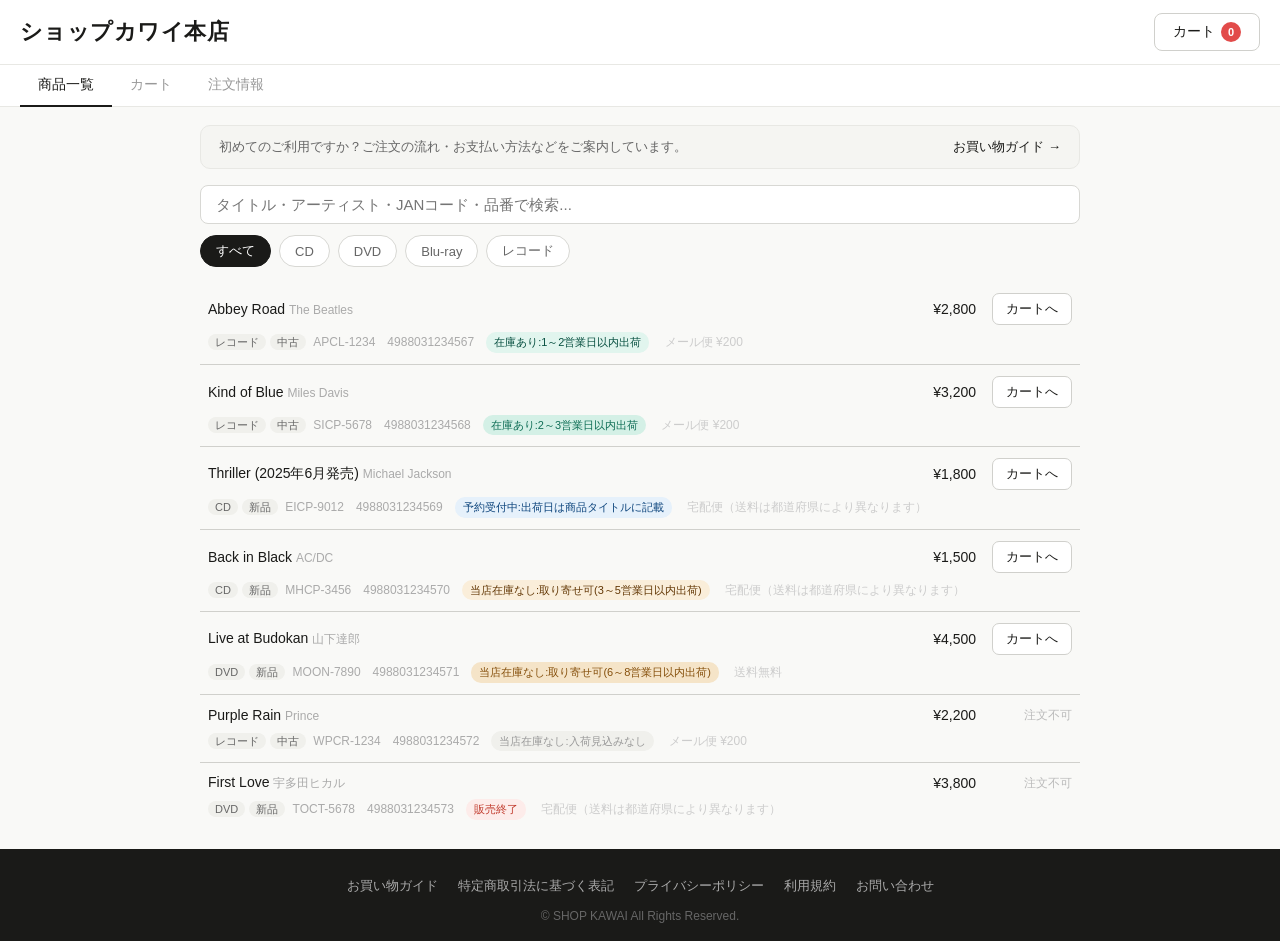
==== commit dc7321d6: "Add files via upload" ====
--- a/index.html
+++ b/index.html
@@ -4,39 +4,9 @@
 <meta charset="UTF-8">
 <meta name="viewport" content="width=device-width, initial-scale=1.0">
 <title>ショップカワイ本店</title>
+<link rel="stylesheet" href="common.css">
 <style>
-*{box-sizing:border-box;margin:0;padding:0}
-body{font-family:-apple-system,BlinkMacSystemFont,'Hiragino Sans','Hiragino Kaku Gothic ProN','Noto Sans JP',sans-serif;background:#f9f9f7;color:#1a1a18;font-size:15px}
-
-/* ========== 共通 ========== */
-.btn{padding:7px 16px;border:1px solid #d0d0cc;border-radius:8px;font-size:13px;cursor:pointer;background:#fff;color:#1a1a18}
-.btn:hover{background:#f3f3f0}
-.btn.primary{background:#1a1a18;color:#fff;border-color:#1a1a18}
-.btn.primary:hover{opacity:.85}
-.status-badge{font-size:11px;padding:2px 8px;border-radius:10px;white-space:nowrap;display:inline-block;line-height:1.5}
-.cat-badge{font-size:11px;padding:2px 7px;border-radius:10px;background:#f0f0ec;color:#666;margin-right:4px}
-.cond-badge{font-size:11px;padding:2px 7px;border-radius:10px;background:#f0f0ec;color:#666;margin-right:4px}
-.s-in1{background:#e1f5ee;color:#085041}
-.s-in2{background:#d4f0e6;color:#0f6e56}
-.s-rsv{background:#e6f1fb;color:#0c447c}
-.s-ord1{background:#faeeda;color:#633806}
-.s-ord2{background:#f5e4c8;color:#854f0b}
-.s-noin{background:#f0f0ec;color:#999}
-.s-end{background:#fdecea;color:#c0392b}
-.s-hid{background:#f0f0ec;color:#999;font-style:italic}
-
-/* ========== ヘッダー ========== */
-.site-header{background:#fff;border-bottom:1px solid #e8e8e4;padding:13px 20px;display:flex;align-items:center;justify-content:space-between;position:sticky;top:0;z-index:200}
-.site-logo{font-size:22px;font-weight:600;letter-spacing:.02em}
-.cart-btn{background:#fff;border:1px solid #d0d0cc;border-radius:8px;padding:8px 18px;font-size:14px;cursor:pointer;color:#1a1a18;display:flex;align-items:center;gap:6px}
-.cart-btn:hover{background:#f3f3f0}
-.cart-badge{background:#e24b4a;color:#fff;border-radius:50%;width:20px;height:20px;font-size:11px;display:inline-flex;align-items:center;justify-content:center;font-weight:600}
-
-/* ========== ページ切替 ========== */
-.page{display:none}
-.page.active{display:block}
-
-/* ========== 注文サイト ========== */
+/* ========== 注文サイト固有 ========== */
 .shop-tabs{background:#fff;border-bottom:1px solid #e8e8e4;display:flex;padding:0 20px}
 .shop-tab{padding:11px 18px;font-size:14px;cursor:pointer;color:#999;border-bottom:2px solid transparent;margin-bottom:-1px;transition:color .15s}
 .shop-tab.active{color:#1a1a18;border-bottom-color:#1a1a18;font-weight:500}
@@ -49,7 +19,13 @@
 .filter-btn{padding:6px 15px;border:1px solid #d8d8d4;border-radius:20px;font-size:13px;cursor:pointer;background:#fff;color:#666}
 .filter-btn.active{background:#1a1a18;color:#fff;border-color:#1a1a18}
 
-/* 2行テーブル（注文サイト） */
+/* お買い物ガイドバナー */
+.guide-banner{background:#f5f5f2;border:1px solid #e8e8e4;border-radius:10px;padding:12px 18px;margin-bottom:16px;display:flex;align-items:center;justify-content:space-between;gap:10px}
+.guide-banner-text{font-size:13px;color:#666}
+.guide-banner-link{font-size:13px;color:#1a1a18;font-weight:500;text-decoration:none;white-space:nowrap}
+.guide-banner-link:hover{text-decoration:underline}
+
+/* 2行テーブル */
 .shop-tbl{width:100%;border-collapse:collapse;font-size:14px}
 .shop-tbl .r1 td{padding:11px 8px 4px;border-top:1px solid #d0d0cc;vertical-align:middle}
 .shop-tbl .r2 td{padding:3px 8px 11px;vertical-align:top}
@@ -79,51 +55,38 @@
 .total-box{background:#f5f5f2;border-radius:12px;padding:15px;margin-bottom:15px}
 .total-row{display:flex;justify-content:space-between;font-size:14px;color:#999;margin-bottom:5px}
 .total-main{display:flex;justify-content:space-between;font-size:16px;font-weight:600;color:#1a1a18;padding-top:10px;border-top:1px solid #e0e0dc;margin-top:4px}
-.proceed-btn{width:100%;padding:13px;background:#1a1a18;color:#fff;border:none;border-radius:9px;font-size:15px;font-weight:500;cursor:pointer}
+.proceed-btn{width:100%;padding:13px;background:#1a1a18;color:#fff;border:none;border-radius:9px;font-size:15px;font-weight:500;cursor:pointer;margin-bottom:10px}
 .proceed-btn:hover{opacity:.85}
 .empty-cart{text-align:center;padding:44px;color:#bbb;font-size:14px}
 
 /* 注文フォーム */
 .form-section{background:#fff;border:1px solid #e8e8e4;border-radius:12px;padding:17px;margin-bottom:15px}
 .section-title{font-size:15px;font-weight:600;color:#1a1a18;margin-bottom:15px;padding-bottom:9px;border-bottom:1px solid #f0f0ec}
-.form-group{margin-bottom:13px}
-.form-label{font-size:12px;color:#999;margin-bottom:5px;display:block;font-weight:500;letter-spacing:.03em}
-.form-input,.form-select{width:100%;padding:10px 13px;border:1px solid #d8d8d4;border-radius:8px;font-size:14px;color:#1a1a18;background:#fff;outline:none;font-family:inherit}
-.form-input:focus,.form-select:focus{border-color:#888}
-.form-row{display:grid;grid-template-columns:1fr 1fr;gap:10px}
-.bank-box{background:#f5f5f2;border-radius:10px;padding:15px}
-.bank-row{display:flex;justify-content:space-between;padding:6px 0;font-size:14px;color:#999;border-bottom:1px solid #ebebeb}
+.bank-box{background:#f5f5f2;border-radius:10px;padding:15px;margin-bottom:10px}
+.bank-box-title{font-size:13px;font-weight:500;color:#888;margin-bottom:8px}
+.bank-row{display:flex;justify-content:space-between;padding:5px 0;font-size:14px;color:#999;border-bottom:1px solid #ebebeb}
 .bank-row:last-of-type{border-bottom:none}
 .bank-val{color:#1a1a18;font-weight:500}
-.bank-note{margin-top:10px;font-size:12px;color:#bbb}
-.submit-btn{width:100%;padding:15px;background:#1a1a18;color:#fff;border:none;border-radius:9px;font-size:15px;font-weight:500;cursor:pointer;margin-top:4px}
-.submit-btn:hover{opacity:.85}
+.bank-note{margin-top:12px;font-size:12px;color:#bbb}
+.shipping-info-box{background:#f5f5f2;border-radius:8px;padding:10px 13px;font-size:13px;color:#666;margin-top:8px;display:none}
+
+/* 注文サマリー */
 .order-summary-box{background:#f5f5f2;border-radius:12px;padding:15px;margin-bottom:6px}
 .order-summary-title{font-weight:600;font-size:14px;color:#1a1a18;margin-bottom:9px}
 .order-item-row{display:flex;justify-content:space-between;font-size:13px;color:#999;padding:4px 0}
 .order-total-row{display:flex;justify-content:space-between;font-weight:600;font-size:14px;color:#1a1a18;padding-top:9px;margin-top:4px;border-top:1px solid #e0e0dc}
-
-/* 都道府県選択（宅配便用） */
-.pref-select-wrap{display:none;margin-top:8px}
-.pref-select-wrap.visible{display:block}
-.shipping-info{background:#f5f5f2;border-radius:8px;padding:10px 13px;font-size:13px;color:#666;margin-top:8px}
-
-/* ========== レスポンシブ ========== */
-@media(max-width:600px){
-  .form-row{grid-template-columns:1fr}
-}
 </style>
 </head>
 <body>
 
-<div class="site-header">
-  <span class="site-logo">ショップカワイ本店</span>
+<header class="site-header">
+  <a href="index.html" class="site-logo">ショップカワイ本店</a>
   <button class="cart-btn" onclick="showShopTab('cart')">
     カート <span class="cart-badge" id="cart-badge">0</span>
   </button>
-</div>
-
-<div class="page active" id="page-shop">
+</header>
+
+<main>
   <div class="shop-tabs">
     <div class="shop-tab active" onclick="showShopTab('list')" id="shop-tab-list">商品一覧</div>
     <div class="shop-tab" onclick="showShopTab('cart')" id="shop-tab-cart">カート</div>
@@ -132,11 +95,16 @@
 
   <!-- 商品一覧 -->
   <div class="shop-tab-content active" id="shop-content-list">
+    <div class="guide-banner">
+      <span class="guide-banner-text">初めてのご利用ですか？ご注文の流れ・お支払い方法などをご案内しています。</span>
+      <a href="guide.html" class="guide-banner-link">お買い物ガイド →</a>
+    </div>
     <input class="search-bar" type="text" placeholder="タイトル・アーティスト・JANコード・品番で検索..." oninput="doShopSearch(this.value)">
-    <div class="filter-row">
+    <div class="filter-row" id="filter-row">
       <button class="filter-btn active" onclick="setShopFilter('すべて',this)">すべて</button>
       <button class="filter-btn" onclick="setShopFilter('CD',this)">CD</button>
       <button class="filter-btn" onclick="setShopFilter('DVD',this)">DVD</button>
+      <button class="filter-btn" onclick="setShopFilter('Blu-ray',this)">Blu-ray</button>
       <button class="filter-btn" onclick="setShopFilter('レコード',this)">レコード</button>
     </div>
     <table class="shop-tbl"><tbody id="shop-tbl-body"></tbody></table>
@@ -164,110 +132,39 @@
       <div class="form-group"><label class="form-label">郵便番号</label><input class="form-input" placeholder="000-0000" id="f-zip"></div>
       <div class="form-group"><label class="form-label">住所</label><input class="form-input" placeholder="東京都渋谷区..." id="f-addr"></div>
       <div class="form-group" id="pref-group" style="display:none">
-        <label class="form-label">お届け先の都道府県</label>
-        <select class="form-select" id="f-pref" onchange="updateShipping()">
+        <label class="form-label">お届け先の都道府県（宅配便送料の計算に使用します）</label>
+        <select class="form-select" id="f-pref" onchange="updateShippingDisplay()">
           <option value="">選択してください</option>
-          <option>北海道</option><option>青森県</option><option>岩手県</option><option>宮城県</option><option>秋田県</option>
-          <option>山形県</option><option>福島県</option><option>茨城県</option><option>栃木県</option><option>群馬県</option>
-          <option>埼玉県</option><option>千葉県</option><option>東京都</option><option>神奈川県</option><option>新潟県</option>
-          <option>富山県</option><option>石川県</option><option>福井県</option><option>山梨県</option><option>長野県</option>
-          <option>岐阜県</option><option>静岡県</option><option>愛知県</option><option>三重県</option><option>滋賀県</option>
-          <option>京都府</option><option>大阪府</option><option>兵庫県</option><option>奈良県</option><option>和歌山県</option>
-          <option>鳥取県</option><option>島根県</option><option>岡山県</option><option>広島県</option><option>山口県</option>
-          <option>徳島県</option><option>香川県</option><option>愛媛県</option><option>高知県</option><option>福岡県</option>
-          <option>佐賀県</option><option>長崎県</option><option>熊本県</option><option>大分県</option><option>宮崎県</option>
-          <option>鹿児島県</option><option>沖縄県</option>
+          <option>北海道</option><option>青森県</option><option>岩手県</option><option>宮城県</option><option>秋田県</option><option>山形県</option><option>福島県</option><option>茨城県</option><option>栃木県</option><option>群馬県</option><option>埼玉県</option><option>千葉県</option><option>東京都</option><option>神奈川県</option><option>新潟県</option><option>富山県</option><option>石川県</option><option>福井県</option><option>山梨県</option><option>長野県</option><option>岐阜県</option><option>静岡県</option><option>愛知県</option><option>三重県</option><option>滋賀県</option><option>京都府</option><option>大阪府</option><option>兵庫県</option><option>奈良県</option><option>和歌山県</option><option>鳥取県</option><option>島根県</option><option>岡山県</option><option>広島県</option><option>山口県</option><option>徳島県</option><option>香川県</option><option>愛媛県</option><option>高知県</option><option>福岡県</option><option>佐賀県</option><option>長崎県</option><option>熊本県</option><option>大分県</option><option>宮崎県</option><option>鹿児島県</option><option>沖縄県</option>
         </select>
+        <div class="shipping-info-box" id="shipping-info-box"></div>
       </div>
-      <div class="shipping-info" id="shipping-info" style="display:none"></div>
     </div>
     <div class="form-section">
       <div class="section-title">お振込先</div>
-      <div class="bank-box">
-        <!-- ↓↓ 振込先情報をここに入力してください ↓↓ -->
-        <div class="bank-row"><span>銀行名</span><span class="bank-val">○○銀行 △△支店</span></div>
-        <div class="bank-row"><span>口座種別</span><span class="bank-val">普通</span></div>
-        <div class="bank-row"><span>口座番号</span><span class="bank-val">1234567</span></div>
-        <div class="bank-row"><span>名義</span><span class="bank-val">ヤマダ タロウ</span></div>
-        <!-- ↑↑ ここまで ↑↑ -->
-        <div class="bank-note">注文確認後7日以内にお振込みください</div>
-      </div>
+      <div id="bank-accounts-display"></div>
+      <div class="bank-note">注文確認後7日以内にお振込みください</div>
     </div>
     <button class="submit-btn" onclick="submitOrder()">注文を確定する</button>
   </div>
-</div>
-
+</main>
+
+<footer class="site-footer">
+  <div class="footer-links">
+    <a href="guide.html" class="footer-link">お買い物ガイド</a>
+    <a href="legal.html" class="footer-link">特定商取引法に基づく表記</a>
+    <a href="privacy.html" class="footer-link">プライバシーポリシー</a>
+    <a href="terms.html" class="footer-link">利用規約</a>
+    <a href="contact.html" class="footer-link">お問い合わせ</a>
+  </div>
+  <div class="footer-copy">© SHOP KAWAI All Rights Reserved.</div>
+</footer>
+
+<script src="shared.js"></script>
 <script>
-// ============================================================
-// 設定
-// ============================================================
-const STATUS_CLASS = {
-  '在庫あり:1～2営業日以内出荷':               's-in1',
-  '在庫あり:2～3営業日以内出荷':               's-in2',
-  '予約受付中:出荷日は商品タイトルに記載':       's-rsv',
-  '当店在庫なし:取り寄せ可(3～5営業日以内出荷)': 's-ord1',
-  '当店在庫なし:取り寄せ可(6～8営業日以内出荷)': 's-ord2',
-  '当店在庫なし:入荷見込みなし':               's-noin',
-  '販売終了': 's-end',
-  '非公開':   's-hid',
-};
-const NO_ORDER = ['当店在庫なし:入荷見込みなし', '販売終了'];
-const HIDDEN   = ['非公開'];
-
-// ============================================================
-// localStorage からデータ読み込み
-// ============================================================
-function loadProducts() {
-  try {
-    const d = localStorage.getItem('skProducts');
-    return d ? JSON.parse(d) : getDefaultProducts();
-  } catch(e) { return getDefaultProducts(); }
-}
-
-function loadShippingMethods() {
-  try {
-    const d = localStorage.getItem('skShipping');
-    return d ? JSON.parse(d) : getDefaultShipping();
-  } catch(e) { return getDefaultShipping(); }
-}
-
-function getDefaultProducts() {
-  return [
-    {id:1,status:'在庫あり:1～2営業日以内出荷',cat:'レコード',title:'Abbey Road',artist:'The Beatles',jan:'4988031234567',num:'APCL-1234',cond:'中古',date:'1969-09-26',stock:3,price:2800,shippingId:1},
-    {id:2,status:'在庫あり:2～3営業日以内出荷',cat:'レコード',title:'Kind of Blue',artist:'Miles Davis',jan:'4988031234568',num:'SICP-5678',cond:'中古',date:'1959-08-17',stock:1,price:3200,shippingId:1},
-    {id:3,status:'予約受付中:出荷日は商品タイトルに記載',cat:'CD',title:'Thriller (2025年6月発売)',artist:'Michael Jackson',jan:'4988031234569',num:'EICP-9012',cond:'新品',date:'2025-06-01',stock:0,price:1800,shippingId:2},
-    {id:4,status:'当店在庫なし:取り寄せ可(3～5営業日以内出荷)',cat:'CD',title:'Back in Black',artist:'AC/DC',jan:'4988031234570',num:'MHCP-3456',cond:'新品',date:'1980-07-25',stock:0,price:1500,shippingId:2},
-    {id:5,status:'当店在庫なし:取り寄せ可(6～8営業日以内出荷)',cat:'DVD',title:'Live at Budokan',artist:'山下達郎',jan:'4988031234571',num:'MOON-7890',cond:'新品',date:'2024-12-01',stock:0,price:4500,shippingId:3},
-    {id:6,status:'当店在庫なし:入荷見込みなし',cat:'レコード',title:'Purple Rain',artist:'Prince',jan:'4988031234572',num:'WPCR-1234',cond:'中古',date:'1984-06-25',stock:2,price:2200,shippingId:1},
-    {id:7,status:'販売終了',cat:'DVD',title:'First Love',artist:'宇多田ヒカル',jan:'4988031234573',num:'TOCT-5678',cond:'新品',date:'1999-03-10',stock:5,price:3800,shippingId:2},
-    {id:8,status:'非公開',cat:'レコード',title:'The Dark Side of the Moon',artist:'Pink Floyd',jan:'4988031234574',num:'PHJR-9012',cond:'中古',date:'1973-03-01',stock:2,price:3500,shippingId:1},
-  ];
-}
-
-function getDefaultShipping() {
-  return [
-    {id:1, name:'メール便', type:'flat', flatFee:200, isDefault:true},
-    {id:2, name:'宅配便', type:'pref', prefFees:{
-      '北海道':1500,'青森県':1200,'岩手県':1200,'宮城県':1200,'秋田県':1200,'山形県':1200,'福島県':1100,
-      '茨城県':800,'栃木県':800,'群馬県':800,'埼玉県':800,'千葉県':800,'東京都':800,'神奈川県':800,
-      '新潟県':900,'富山県':900,'石川県':900,'福井県':900,'山梨県':900,'長野県':900,
-      '岐阜県':900,'静岡県':900,'愛知県':900,'三重県':900,
-      '滋賀県':1000,'京都府':1000,'大阪府':1000,'兵庫県':1000,'奈良県':1000,'和歌山県':1000,
-      '鳥取県':1100,'島根県':1100,'岡山県':1100,'広島県':1100,'山口県':1100,
-      '徳島県':1200,'香川県':1200,'愛媛県':1200,'高知県':1200,
-      '福岡県':1200,'佐賀県':1200,'長崎県':1200,'熊本県':1200,'大分県':1200,'宮崎県':1200,'鹿児島県':1200,
-      '沖縄県':1800
-    }, isDefault:false},
-    {id:3, name:'送料無料', type:'free', flatFee:0, isDefault:false},
-  ];
-}
-
-let products = loadProducts();
-let shippingMethods = loadShippingMethods();
-
-// ============================================================
-// 状態
-// ============================================================
+let products = SK.loadProducts();
+let shippingMethods = SK.loadShipping();
+let bankAccounts = SK.loadBankAccounts();
 let cart = [];
 let shopSearch = '', shopFilterCat = 'すべて';
 
@@ -280,36 +177,30 @@
   document.getElementById('shop-tab-' + name).classList.add('active');
   document.getElementById('shop-content-' + name).classList.add('active');
   if (name === 'cart')  renderCart();
-  if (name === 'order') renderOrderSummary();
-}
-
-// ============================================================
-// 注文サイト：商品一覧
+  if (name === 'order') { renderOrderSummary(); renderBankAccounts(); }
+}
+
+// ============================================================
+// 商品一覧
 // ============================================================
 function shopFiltered() {
   return products.filter(p => {
-    if (HIDDEN.includes(p.status)) return false;
+    if (SK.HIDDEN.includes(p.status)) return false;
     const s = shopSearch.toLowerCase();
     const ms = s === '' || p.title.toLowerCase().includes(s) || p.artist.toLowerCase().includes(s) || p.jan.includes(s) || p.num.toLowerCase().includes(s);
     return ms && (shopFilterCat === 'すべて' || p.cat === shopFilterCat);
   });
 }
-
 function setShopFilter(f, btn) {
   shopFilterCat = f;
   document.querySelectorAll('.filter-btn').forEach(b => b.classList.remove('active'));
   btn.classList.add('active');
   renderShop();
 }
-
 function doShopSearch(v) { shopSearch = v; renderShop(); }
 
-function getShipping(id) {
-  return shippingMethods.find(s => s.id === id) || shippingMethods.find(s => s.isDefault) || shippingMethods[0];
-}
-
 function shippingLabel(shippingId) {
-  const s = getShipping(shippingId);
+  const s = SK.getShipping(shippingId, shippingMethods);
   if (!s) return '';
   if (s.type === 'free') return '送料無料';
   if (s.type === 'flat') return s.name + ' ¥' + s.flatFee.toLocaleString();
@@ -320,23 +211,18 @@
 function renderShop() {
   const list = shopFiltered();
   const tbody = document.getElementById('shop-tbl-body');
-  if (!list.length) {
-    tbody.innerHTML = '<tr><td style="text-align:center;padding:40px;color:#bbb">該当商品なし</td></tr>';
-    return;
-  }
+  if (!list.length) { tbody.innerHTML = '<tr><td style="text-align:center;padding:40px;color:#bbb">該当商品なし</td></tr>'; return; }
   tbody.innerHTML = list.map(p => `
     <tr class="r1">
       <td class="t1">${p.title} <span style="font-size:12px;color:#aaa;font-weight:400">${p.artist}</span></td>
       <td class="price-col">¥${p.price.toLocaleString()}</td>
-      <td class="btn-col">${NO_ORDER.includes(p.status)
-        ? '<span class="no-order-label">注文不可</span>'
-        : `<button class="add-btn" onclick="addCart(${p.id})">カートへ</button>`}</td>
+      <td class="btn-col">${SK.NO_ORDER.includes(p.status) ? '<span class="no-order-label">注文不可</span>' : `<button class="add-btn" onclick="addCart(${p.id})">カートへ</button>`}</td>
     </tr>
     <tr class="r2">
       <td class="meta" colspan="3">
         <span class="cat-badge">${p.cat}</span><span class="cond-badge">${p.cond}</span>
-        ${p.num}　${p.jan}　<span class="status-badge ${STATUS_CLASS[p.status] || ''}">${p.status}</span>
-        　<span style="color:#bbb">${shippingLabel(p.shippingId)}</span>
+        ${p.num}　${p.jan}　<span class="status-badge ${SK.STATUS_CLASS[p.status] || ''}">${p.status}</span>
+        　<span style="color:#ccc">${shippingLabel(p.shippingId)}</span>
       </td>
     </tr>`).join('');
 }
@@ -345,179 +231,126 @@
 // カート
 // ============================================================
 function addCart(id) {
-  const p = products.find(x => x.id === id);
-  if (!p) return;
+  const p = products.find(x => x.id === id); if (!p) return;
   const e = cart.find(x => x.id === id);
   if (e) e.qty++; else cart.push({ ...p, qty: 1 });
   updateCartBadge();
 }
-
 function updateCartBadge() {
   document.getElementById('cart-badge').textContent = cart.reduce((a, b) => a + b.qty, 0);
 }
-
 function changeQty(id, delta) {
-  const item = cart.find(x => x.id === id);
-  if (!item) return;
+  const item = cart.find(x => x.id === id); if (!item) return;
   item.qty += delta;
   if (item.qty <= 0) cart = cart.filter(x => x.id !== id);
-  updateCartBadge();
-  renderCart();
-}
-
+  updateCartBadge(); renderCart();
+}
 function removeCart(id) {
   cart = cart.filter(x => x.id !== id);
-  updateCartBadge();
-  renderCart();
-}
-
-function calcShippingFee(shippingId, pref) {
-  const s = getShipping(shippingId);
-  if (!s) return 0;
-  if (s.type === 'free') return 0;
-  if (s.type === 'flat') return s.flatFee;
-  if (s.type === 'pref') {
-    if (!pref) return null; // 未選択
-    return s.prefFees[pref] || 0;
-  }
-  return 0;
+  updateCartBadge(); renderCart();
+}
+
+function getShippingLines() {
+  const lines = []; const seen = new Set();
+  cart.forEach(item => {
+    if (!seen.has(item.shippingId)) { seen.add(item.shippingId); const s = SK.getShipping(item.shippingId, shippingMethods); if (s) lines.push(s); }
+  });
+  return lines;
 }
 
 function renderCart() {
   const el = document.getElementById('cart-content');
   if (!cart.length) { el.innerHTML = '<div class="empty-cart">カートに商品がありません</div>'; return; }
   const subtotal = cart.reduce((a, b) => a + b.price * b.qty, 0);
-
-  // 配送方法ごとにグループ化して送料を計算（最高額を代表送料とする）
-  const shippingLines = [];
-  const seen = new Set();
-  cart.forEach(item => {
-    const sid = item.shippingId;
-    if (!seen.has(sid)) {
-      seen.add(sid);
-      const s = getShipping(sid);
-      if (s) shippingLines.push(s);
-    }
-  });
-
+  const shippingLines = getShippingLines();
   const hasPref = shippingLines.some(s => s.type === 'pref');
+  const fixedShipping = shippingLines.reduce((a, s) => a + (s.type === 'flat' ? s.flatFee : 0), 0);
 
   el.innerHTML = `
-    <div class="cart-list">
-      ${cart.map(item => `
-        <div class="cart-item">
-          <div class="cart-info">
-            <div class="cart-name">${item.title}</div>
-            <div class="cart-sub">${item.artist} / <span class="cat-badge">${item.cat}</span> / ${item.num}</div>
-            <div class="cart-price-line">¥${item.price.toLocaleString()} × ${item.qty} = ¥${(item.price * item.qty).toLocaleString()}　<span style="color:#bbb;font-size:12px">${shippingLabel(item.shippingId)}</span></div>
-          </div>
-          <div class="qty-ctrl">
-            <button class="qty-btn" onclick="changeQty(${item.id},-1)">−</button>
-            <span class="qty-num">${item.qty}</span>
-            <button class="qty-btn" onclick="changeQty(${item.id},1)">+</button>
-          </div>
-          <button class="remove-btn" onclick="removeCart(${item.id})">✕</button>
-        </div>`).join('')}
+    <div class="cart-list">${cart.map(item => `
+      <div class="cart-item">
+        <div class="cart-info">
+          <div class="cart-name">${item.title}</div>
+          <div class="cart-sub">${item.artist} / <span class="cat-badge">${item.cat}</span> / ${item.num}</div>
+          <div class="cart-price-line">¥${item.price.toLocaleString()} × ${item.qty} = ¥${(item.price*item.qty).toLocaleString()}　<span style="color:#ccc;font-size:12px">${shippingLabel(item.shippingId)}</span></div>
+        </div>
+        <div class="qty-ctrl">
+          <button class="qty-btn" onclick="changeQty(${item.id},-1)">−</button>
+          <span class="qty-num">${item.qty}</span>
+          <button class="qty-btn" onclick="changeQty(${item.id},1)">+</button>
+        </div>
+        <button class="remove-btn" onclick="removeCart(${item.id})">✕</button>
+      </div>`).join('')}
     </div>
     <div class="total-box">
       <div class="total-row"><span>小計</span><span>¥${subtotal.toLocaleString()}</span></div>
       ${shippingLines.map(s => {
         if (s.type === 'free') return `<div class="total-row"><span>${s.name}</span><span>¥0（送料無料）</span></div>`;
         if (s.type === 'flat') return `<div class="total-row"><span>${s.name}</span><span>¥${s.flatFee.toLocaleString()}</span></div>`;
-        if (s.type === 'pref') return `<div class="total-row"><span>${s.name}</span><span>都道府県により異なります</span></div>`;
-        return '';
+        return `<div class="total-row"><span>${s.name}</span><span>都道府県により異なります</span></div>`;
       }).join('')}
-      ${hasPref ? '' : `<div class="total-main"><span>合計</span><span>¥${(subtotal + shippingLines.reduce((a,s)=>a+(s.type==='flat'?s.flatFee:0),0)).toLocaleString()}</span></div>`}
-      ${hasPref ? '<div class="total-main"><span>合計</span><span>注文情報で確定</span></div>' : ''}
-    </div>
-    <button class="proceed-btn" onclick="showShopTab(\'order\')">注文情報の入力へ →</button>`;
+      <div class="total-main"><span>合計</span><span>${hasPref ? '注文情報で確定' : '¥' + (subtotal + fixedShipping).toLocaleString()}</span></div>
+    </div>
+    <button class="proceed-btn" onclick="showShopTab('order')">注文情報の入力へ →</button>
+    <div style="text-align:center"><a href="guide.html" style="font-size:13px;color:#999;text-decoration:none">お買い物ガイドを見る →</a></div>`;
 }
 
 // ============================================================
 // 注文情報
 // ============================================================
+function renderBankAccounts() {
+  bankAccounts = SK.loadBankAccounts();
+  const el = document.getElementById('bank-accounts-display');
+  el.innerHTML = bankAccounts.map((b, i) => `
+    <div class="bank-box" style="${i > 0 ? 'margin-top:10px' : ''}">
+      ${bankAccounts.length > 1 ? `<div class="bank-box-title">${i+1}つ目の口座</div>` : ''}
+      <div class="bank-row"><span>銀行名</span><span class="bank-val">${b.bankName} ${b.branch}</span></div>
+      <div class="bank-row"><span>口座種別</span><span class="bank-val">${b.type}</span></div>
+      <div class="bank-row"><span>口座番号</span><span class="bank-val">${b.number}</span></div>
+      <div class="bank-row"><span>名義</span><span class="bank-val">${b.holder}</span></div>
+    </div>`).join('');
+}
+
 function renderOrderSummary() {
   const el = document.getElementById('order-summary');
   if (!cart.length) { el.innerHTML = '<div style="font-size:14px;color:#bbb">カートが空です</div>'; return; }
-
   const subtotal = cart.reduce((a, b) => a + b.price * b.qty, 0);
-  const shippingLines = [];
-  const seen = new Set();
-  cart.forEach(item => {
-    const sid = item.shippingId;
-    if (!seen.has(sid)) {
-      seen.add(sid);
-      const s = getShipping(sid);
-      if (s) shippingLines.push(s);
-    }
-  });
+  const shippingLines = getShippingLines();
   const hasPref = shippingLines.some(s => s.type === 'pref');
-
-  // 都道府県選択欄の表示制御
   document.getElementById('pref-group').style.display = hasPref ? 'block' : 'none';
 
   el.innerHTML = `
     <div class="order-summary-title">注文商品</div>
-    ${cart.map(item => `<div class="order-item-row"><span>${item.title} × ${item.qty}</span><span>¥${(item.price * item.qty).toLocaleString()}</span></div>`).join('')}
+    ${cart.map(item => `<div class="order-item-row"><span>${item.title} × ${item.qty}</span><span>¥${(item.price*item.qty).toLocaleString()}</span></div>`).join('')}
     <div class="order-item-row" style="padding-top:6px;border-top:1px solid #eee;margin-top:4px"><span>小計</span><span>¥${subtotal.toLocaleString()}</span></div>
     ${shippingLines.map(s => {
       if (s.type === 'free') return `<div class="order-item-row"><span>${s.name}</span><span>¥0</span></div>`;
       if (s.type === 'flat') return `<div class="order-item-row"><span>${s.name}</span><span>¥${s.flatFee.toLocaleString()}</span></div>`;
-      if (s.type === 'pref') return `<div class="order-item-row"><span>${s.name}</span><span id="pref-fee-display">都道府県を選択</span></div>`;
-      return '';
+      return `<div class="order-item-row"><span>${s.name}</span><span id="pref-fee-display">都道府県を選択してください</span></div>`;
     }).join('')}
     <div class="order-total-row"><span>合計</span><span id="order-total-display">—</span></div>`;
-
-  updateShipping();
-}
-
-function updateShipping() {
+  updateShippingDisplay();
+}
+
+function updateShippingDisplay() {
   const pref = document.getElementById('f-pref') ? document.getElementById('f-pref').value : '';
-  const cart2 = cart;
-  const shippingLines = [];
-  const seen = new Set();
-  cart2.forEach(item => {
-    const sid = item.shippingId;
-    if (!seen.has(sid)) {
-      seen.add(sid);
-      const s = getShipping(sid);
-      if (s) shippingLines.push(s);
+  const subtotal = cart.reduce((a, b) => a + b.price * b.qty, 0);
+  const shippingLines = getShippingLines();
+  let total = subtotal; let allCalc = true;
+  shippingLines.forEach(s => {
+    if (s.type === 'flat') total += s.flatFee;
+    else if (s.type === 'pref') {
+      if (pref && s.prefFees && s.prefFees[pref] !== undefined) {
+        total += s.prefFees[pref];
+        const el = document.getElementById('pref-fee-display');
+        if (el) el.textContent = '¥' + s.prefFees[pref].toLocaleString();
+        const box = document.getElementById('shipping-info-box');
+        if (box) { box.style.display = 'block'; box.textContent = pref + 'への' + s.name + '送料：¥' + s.prefFees[pref].toLocaleString(); }
+      } else { allCalc = false; }
     }
   });
-
-  const subtotal = cart2.reduce((a, b) => a + b.price * b.qty, 0);
-  let shippingTotal = 0;
-  let allCalc = true;
-
-  shippingLines.forEach(s => {
-    if (s.type === 'free') { /* 0 */ }
-    else if (s.type === 'flat') { shippingTotal += s.flatFee; }
-    else if (s.type === 'pref') {
-      if (pref && s.prefFees[pref] !== undefined) {
-        shippingTotal += s.prefFees[pref];
-        const el = document.getElementById('pref-fee-display');
-        if (el) el.textContent = '¥' + s.prefFees[pref].toLocaleString();
-      } else {
-        allCalc = false;
-      }
-    }
-  });
-
   const totalEl = document.getElementById('order-total-display');
-  if (totalEl) {
-    totalEl.textContent = allCalc ? '¥' + (subtotal + shippingTotal).toLocaleString() : '—（都道府県を選択）';
-  }
-
-  // 送料案内
-  const infoEl = document.getElementById('shipping-info');
-  if (infoEl) {
-    if (pref) {
-      infoEl.style.display = 'block';
-      infoEl.textContent = pref + 'への送料が反映されました。';
-    } else {
-      infoEl.style.display = 'none';
-    }
-  }
+  if (totalEl) totalEl.textContent = allCalc ? '¥' + total.toLocaleString() : '—（都道府県を選択）';
 }
 
 function submitOrder() {
@@ -525,10 +358,8 @@
     alert('姓・名・メールアドレスは必須です'); return;
   }
   if (!cart.length) { alert('カートに商品がありません'); return; }
-  const hasPref = cart.some(item => { const s = getShipping(item.shippingId); return s && s.type === 'pref'; });
-  if (hasPref && !document.getElementById('f-pref').value) {
-    alert('都道府県を選択してください'); return;
-  }
+  const hasPref = getShippingLines().some(s => s.type === 'pref');
+  if (hasPref && !document.getElementById('f-pref').value) { alert('都道府県を選択してください'); return; }
   // TODO: Formspreeの送信処理をここに追加
   alert('注文を受け付けました！\n確認メールをお送りします。\n7日以内にお振込みをお願いします。');
 }
--- a/common.css
+++ b/common.css
@@ -0,0 +1,89 @@
+/* ========== common.css ========== */
+*{box-sizing:border-box;margin:0;padding:0}
+body{font-family:-apple-system,BlinkMacSystemFont,'Hiragino Sans','Hiragino Kaku Gothic ProN','Noto Sans JP',sans-serif;background:#f9f9f7;color:#1a1a18;font-size:15px;min-height:100vh;display:flex;flex-direction:column}
+main{flex:1}
+
+/* ボタン */
+.btn{padding:7px 16px;border:1px solid #d0d0cc;border-radius:8px;font-size:13px;cursor:pointer;background:#fff;color:#1a1a18}
+.btn:hover{background:#f3f3f0}
+.btn.primary{background:#1a1a18;color:#fff;border-color:#1a1a18}
+.btn.primary:hover{opacity:.85}
+.btn.danger{color:#c0392b;border-color:#f5c0bb}
+.btn.danger:hover{background:#fdf0ee}
+.btn.sm{padding:5px 11px;font-size:12px}
+
+/* バッジ */
+.status-badge{font-size:11px;padding:2px 8px;border-radius:10px;white-space:nowrap;display:inline-block;line-height:1.5}
+.cat-badge{font-size:11px;padding:2px 7px;border-radius:10px;background:#f0f0ec;color:#666;margin-right:4px}
+.cond-badge{font-size:11px;padding:2px 7px;border-radius:10px;background:#f0f0ec;color:#666;margin-right:4px}
+.s-in1{background:#e1f5ee;color:#085041}
+.s-in2{background:#d4f0e6;color:#0f6e56}
+.s-rsv{background:#e6f1fb;color:#0c447c}
+.s-ord1{background:#faeeda;color:#633806}
+.s-ord2{background:#f5e4c8;color:#854f0b}
+.s-noin{background:#f0f0ec;color:#999}
+.s-end{background:#fdecea;color:#c0392b}
+.s-hid{background:#f0f0ec;color:#999;font-style:italic}
+
+/* サイトヘッダー（客向け） */
+.site-header{background:#fff;border-bottom:1px solid #e8e8e4;padding:13px 20px;display:flex;align-items:center;justify-content:space-between;position:sticky;top:0;z-index:200}
+.site-logo{font-size:22px;font-weight:600;letter-spacing:.02em;color:#1a1a18;text-decoration:none}
+.cart-btn{background:#fff;border:1px solid #d0d0cc;border-radius:8px;padding:8px 18px;font-size:14px;cursor:pointer;color:#1a1a18;display:flex;align-items:center;gap:6px;text-decoration:none}
+.cart-btn:hover{background:#f3f3f0}
+.cart-badge{background:#e24b4a;color:#fff;border-radius:50%;width:20px;height:20px;font-size:11px;display:inline-flex;align-items:center;justify-content:center;font-weight:600}
+
+/* フッター */
+.site-footer{background:#1a1a18;color:#aaa;padding:28px 20px 18px;margin-top:auto}
+.footer-links{display:flex;flex-wrap:wrap;gap:8px 20px;margin-bottom:14px;justify-content:center}
+.footer-link{color:#aaa;text-decoration:none;font-size:13px}
+.footer-link:hover{color:#fff}
+.footer-copy{text-align:center;font-size:12px;color:#666}
+
+/* サブページ共通コンテンツ */
+.sub-page-wrap{max-width:780px;margin:0 auto;padding:28px 20px 40px}
+.sub-page-wrap h1{font-size:20px;font-weight:600;margin-bottom:22px;padding-bottom:12px;border-bottom:1px solid #e8e8e4}
+.sub-page-wrap h2{font-size:16px;font-weight:600;margin:20px 0 8px;color:#1a1a18}
+.sub-page-wrap p{font-size:14px;line-height:1.8;color:#444;margin-bottom:8px}
+.sub-page-wrap li{font-size:14px;line-height:1.8;color:#444;margin-left:20px;margin-bottom:4px}
+.sub-page-wrap strong{font-weight:600;color:#1a1a18}
+.sub-page-wrap br{display:block;margin:6px 0}
+
+/* フォーム共通 */
+.form-group{margin-bottom:13px}
+.form-label{font-size:12px;color:#999;margin-bottom:5px;display:block;font-weight:500;letter-spacing:.03em}
+.form-input,.form-select,.form-textarea{width:100%;padding:10px 13px;border:1px solid #d8d8d4;border-radius:8px;font-size:14px;color:#1a1a18;background:#fff;outline:none;font-family:inherit}
+.form-input:focus,.form-select:focus,.form-textarea:focus{border-color:#888}
+.form-textarea{resize:vertical;min-height:120px}
+.form-row{display:grid;grid-template-columns:1fr 1fr;gap:10px}
+.submit-btn{width:100%;padding:14px;background:#1a1a18;color:#fff;border:none;border-radius:9px;font-size:15px;font-weight:500;cursor:pointer;margin-top:4px}
+.submit-btn:hover{opacity:.85}
+
+/* モーダル */
+.modal-overlay{display:none;position:fixed;inset:0;background:rgba(0,0,0,.45);z-index:300;align-items:flex-start;justify-content:center;padding:40px 16px;overflow-y:auto}
+.modal-overlay.open{display:flex}
+.modal{background:#fff;border-radius:14px;border:1px solid #e8e8e4;width:100%;max-width:580px;overflow:hidden}
+.modal-lg{max-width:680px}
+.modal-header{padding:15px 18px;border-bottom:1px solid #e8e8e4;display:flex;align-items:center;justify-content:space-between}
+.modal-title{font-size:15px;font-weight:600;color:#1a1a18}
+.modal-close{background:transparent;border:none;font-size:21px;cursor:pointer;color:#ccc;line-height:1}
+.modal-close:hover{color:#999}
+.modal-body{padding:18px;display:grid;grid-template-columns:1fr 1fr;gap:13px}
+.modal-body .full{grid-column:1/-1}
+.modal-label{font-size:12px;color:#999;margin-bottom:5px;display:block;font-weight:500}
+.modal-input,.modal-select,.modal-textarea{width:100%;padding:9px 11px;border:1px solid #d8d8d4;border-radius:8px;font-size:14px;color:#1a1a18;background:#fff;font-family:inherit;outline:none}
+.modal-input:focus,.modal-select:focus,.modal-textarea:focus{border-color:#888}
+.modal-textarea{resize:vertical;min-height:200px}
+.modal-footer{padding:13px 18px;border-top:1px solid #e8e8e4;display:flex;justify-content:flex-end;gap:8px}
+
+/* ページネーション */
+.pagination{padding:13px 20px;display:flex;align-items:center;gap:7px;border-top:1px solid #e8e8e4;flex-wrap:wrap;background:#fafaf8}
+.page-btn{padding:6px 13px;border:1px solid #d8d8d4;border-radius:7px;font-size:13px;cursor:pointer;background:#fff;color:#1a1a18}
+.page-btn:hover{background:#f3f3f0}
+.page-btn.active{background:#1a1a18;color:#fff;border-color:#1a1a18}
+.page-info{font-size:13px;color:#999;margin-left:auto}
+
+/* レスポンシブ */
+@media(max-width:600px){
+  .form-row{grid-template-columns:1fr}
+  .footer-links{justify-content:flex-start}
+}
